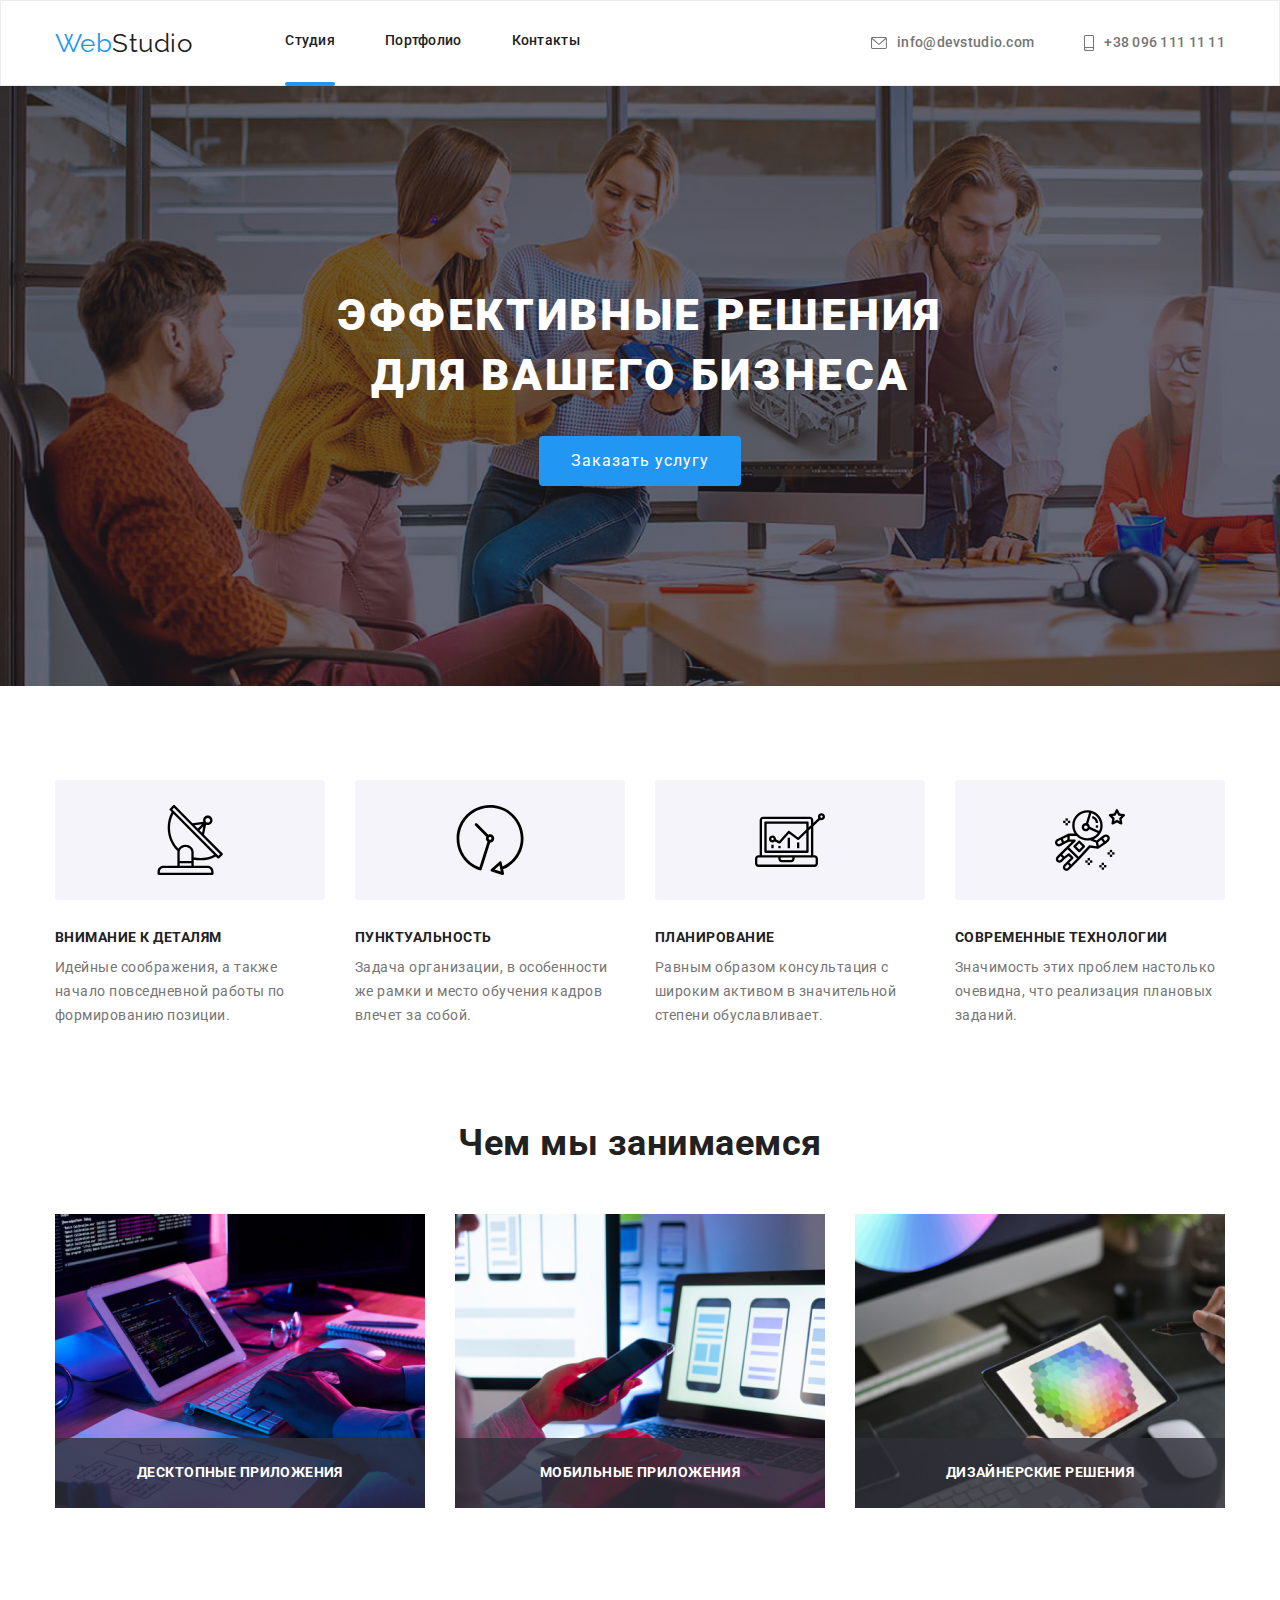
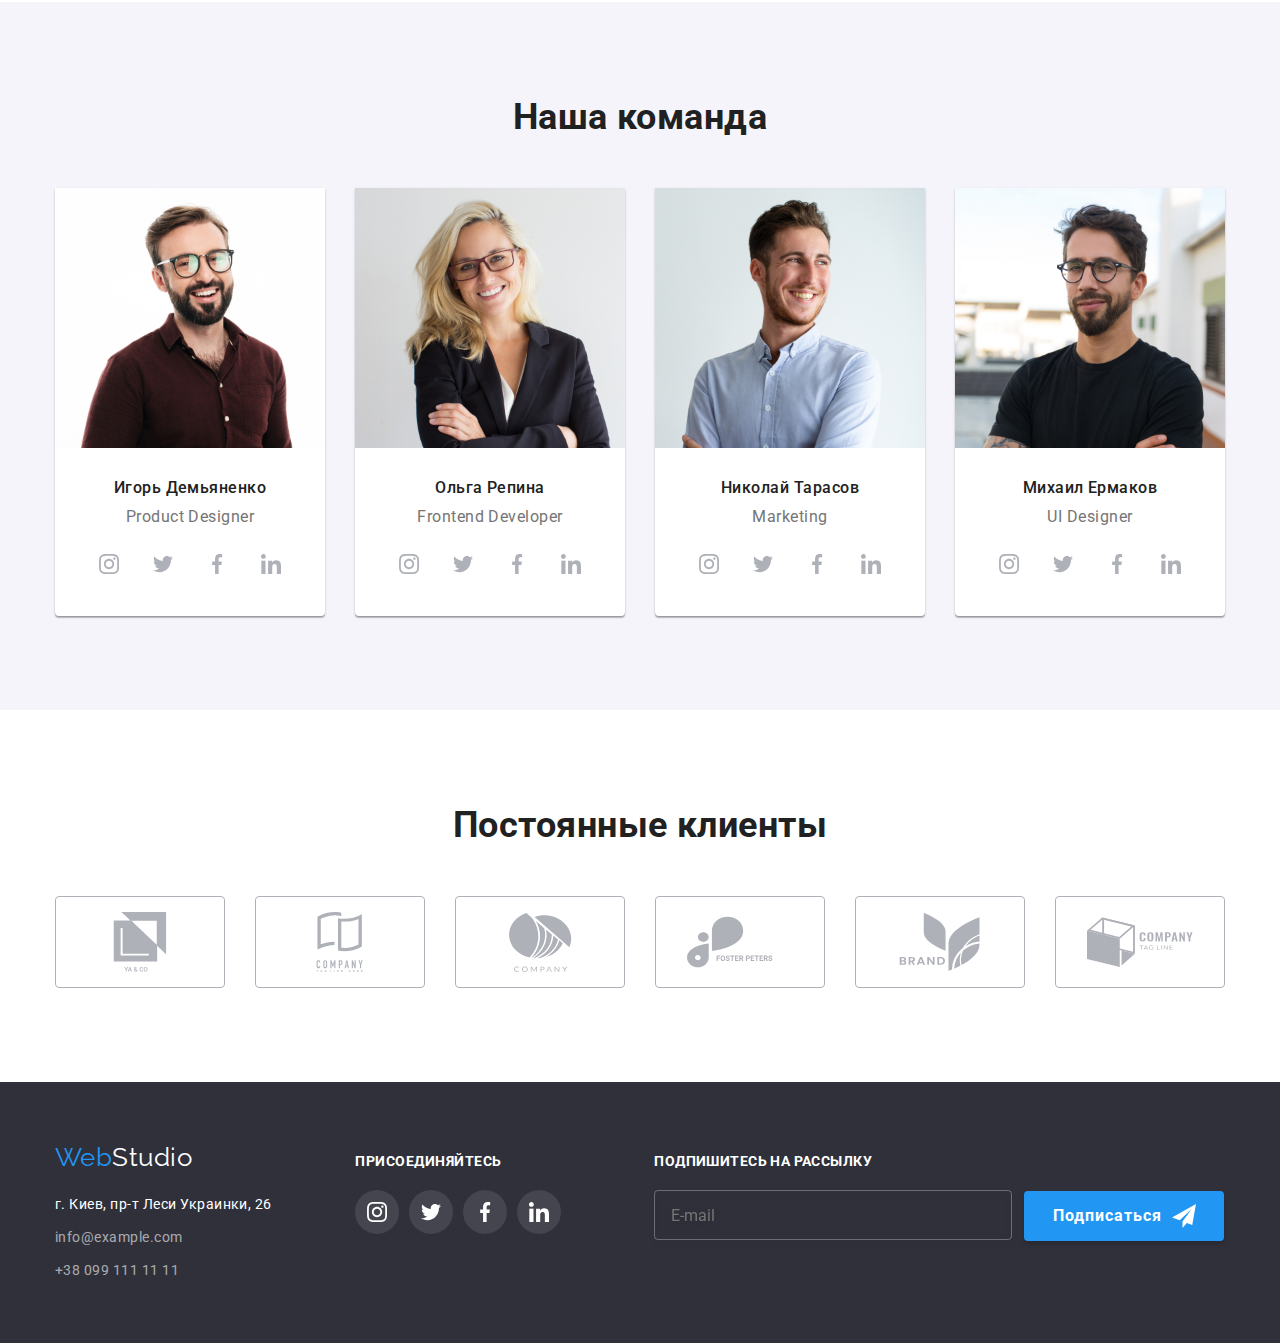
==== index.html @ cb455d5e "strart 07HW" ====
<!DOCTYPE html>
<html lang="en">
<head>
    <meta charset="UTF-8">
    <meta http-equiv="X-UA-Compatible" content="IE=edge">
    <meta name="viewport" content="width=device-width, initial-scale=1.0">
    <title>Document</title>
    <link rel="preconnect" href="https://fonts.googleapis.com">
    <link rel="preconnect" href="https://fonts.gstatic.com" crossorigin>
    <link href="https://fonts.googleapis.com/css2?family=Raleway:wght@700&family=Roboto:wght@400;500;700;900&display=swap"
        rel="stylesheet">
    <link rel="stylesheet"
    href="https://cdnjs.cloudflare.com/ajax/libs/modern-normalize/1.0.0/modern-normalize.min.css"/>
    <link rel="stylesheet" href="./css/styles.css"/>
    </head>
<body>
 <!--Head-->  
    <header>
     <div class="container header-container">
        <a href="" class="logo">Web<span class="accent">Studio</span></a>
        <nav>
            <ul class="nav">
                <li class="nav-item"><a href="" class="nav-link current">Студия</a></li>
                <li class="nav-item"><a href="./portfolio.html" class="nav-link">Портфолио</a></li>
                <li class="nav-item"><a href="" class="nav-link">Контакты</a></li>
            </ul>
        </nav>  
            <ul class="address">
                <li class="item">
                    
                    <a href="mailto:info@devstudio.com" class="address-mail"><svg class="icon-envelope">
                        <use href="images/icons.svg#envelope"></use>
                    </svg>info@devstudio.com</a>
                    
                </li>
                <li class="item">
                    
                    <a href="tel:+380961111111" class="address-phone"><svg class="icon-smartphone">
                      <use href="images/icons.svg#smartphone"></use> 
                    </svg>+38 096 111 11 11</a>
                </li>
            </ul> 
    </div>
    </header>
    <main>
       <!--Hero-->
        <section class="hero">
          <div class="container">
            <h1 class="hero-title">ЭФФЕКТИВНЫЕ РЕШЕНИЯ <br />ДЛЯ ВАШЕГО БИЗНЕСА</h1>
            <button data-modal-open type="button" class="hero-button" >Заказать услугу</button>  
          </div>
        </section>
<!-- Modal -->
        <div class="backdrop is-hidden" data-modal>
            <div class="modal">
              <button data-modal-close class="modal-close-button">
                  <svg class="modal-close-icon">
                      <use href="./images/icons.svg#close-black"></use>
                  </svg>
              </button>
            <b class="modal-headline">Оставьте свои данные, мы вам перезвоним</b>
            <form class="modal-form">
              <label class="form-input-box">Имя
                  <input type="text" name="user-name" class="form-input" required>
                <svg class="form-input-icon">
                 <use href="./images/icons.svg#person-black"></use>            
                </svg>
              </label>
            <label class="form-input-box">Телефон
                <input type="tel" name="user-phone-number" class="form-input">
                <svg class="form-input-icon">
                    <use href="./images/icons.svg#phone-black"></use>
                </svg>
            </label>
            <label class="form-input-box">Почта
                <input type="email" name="user-mail" class="form-input">
                <svg class="form-input-icon">
                    <use href="./images/icons.svg#email-black"></use>
                </svg>
            </label>
            <label class="form-input-box textarea">Комментарий
                <textarea name="user-comment" class="form-comment" placeholder="Введите текст"></textarea>
            </label>
            <label class="condition-box">
                <input type="checkbox" class="condition-checkbox">
                <svg class="condition-box-icon">
                    <use href="./images/icons.svg#check-icon"></use>
                </svg>
                Соглашаюсь с рассылкой и принимаю &nbsp;<a href="#" class="condition-link">Условия договора</a> 
            </label>
            <button type="submit" class="form-submit-button">Отправить</button>
            </form>
            </div> 
        </div> 
        <!--Our rules-->
        <section class="section"> 
          <div class="container">
            <h2 class="section-title visually-hidden">Наши преимущества</h2>
            <ul class="section-list">
                <li class="section-list-item">
                    <div class="thumb">
                      <svg class="advantage-icon">
                          <use href="./images/icons.svg#antenna" ></use>
                      </svg>
                    </div>
                   <h3 class="section-list-title">Внимание к деталям</h3>
                <p class="section-list-text">Идейные соображения, а также начало повседневной работы по формированию позиции.</p> 
                </li>
                <li class="section-list-item">
                    <div class="thumb">
                        <svg class="advantage-icon">
                            <use href="./images/icons.svg#clock"></use>
                        </svg>
                    </div>
                 <h3 class="section-list-title">Пунктуальность</h3>
                <p class="section-list-text">Задача организации, в особенности же рамки и место обучения кадров влечет за собой.</p>   
                </li>
                <li class="section-list-item">
                    <div class="thumb">
                        <svg class="advantage-icon">
                            <use href="./images/icons.svg#diagram"></use>
                        </svg>
                    </div>
                  <h3 class="section-list-title">Планирование</h3>
                <p class="section-list-text">Равным образом консультация с широким активом в значительной степени обуславливает.</p>  
                </li>
                <li class="section-list-item">
                    <div class="thumb">
                        <svg class="advantage-icon">
                            <use href="./images/icons.svg#astronaut"></use>
                        </svg>
                    </div>
                  <h3 class="section-list-title">Современные технологии</h3>
                <p class="section-list-text">Значимость этих проблем настолько очевидна, что реализация плановых заданий.</p>   
                </li>
            </ul>
          </div> 
        </section>
        <!--What we do-->
        <section class="section work-section">
         <div class="container">
             <h2 class="section-title">Чем мы занимаемся</h2>
             <ul class="section-list">
                <li class="section-list-item"> 
                 <div class="image-description"> 
                    <img src="./images/imgwwd1.jpg"    alt="photo_what_we_do_1" width="370"/>
                  <div class="description-block">
                    <p class="description-block-text">ДЕСКТОПНЫЕ ПРИЛОЖЕНИЯ</p>
                  </div>
                 </div> 
                </li>
                <li class="section-list-item"> 
                  <div class="image-description">   
                     <img src="./images/imgwwd2.jpg" alt="photo_what_we_do_2" width="370" />
                  <div class="description-block">
                    <p class="description-block-text">МОБИЛЬНЫЕ ПРИЛОЖЕНИЯ</p>
                  </div>
                 </div> 
                </li> 
                <li class="section-list-item"> 
                 <div class="image-description"> 
                   <img src="./images/imgwwd3.jpg" alt="photo_what_we_do_3" width="370"/>
                  <div class="description-block">
                    <p class="description-block-text">ДИЗАЙНЕРСКИЕ РЕШЕНИЯ</p>
                  </div>
                 </div> 
                </li>
             </ul>
         </div>
        </section>
        <!--Our Team-->
    <section class="section team-section">
      <div class="container">
            <h2 class="section-title">Наша команда</h2>
            <ul class="section-team-list">
             <li class="team-list-item">
                 <img src="./images/igordemyanenko.jpg" alt="Igor Demyanenko" width="270" />
              <div class="team-names">
                 <h3 class="team-list-title">Игорь Демьяненко</h3>
                 <p class="team-list-text">Product Designer</p> <ul class="team-social-list">
                     <li class="team-social-list-item"
                ><a href="#" class="team-social-link">
                         <svg class="team-social-icon">
                             <use href="images/icons.svg#instagram"></use>
                         </svg>
                         </a>
                     </li>
                    <li class="team-social-list-item"><a href="#" class="team-social-link">
                        <svg class="team-social-icon">
                            <use href="images/icons.svg#twitter"></use>
                        </svg>
                    </a></li>
                    <li class="team-social-list-item"><a href="#" class="team-social-link">
                            <svg class="team-social-icon">
                                <use href="images/icons.svg#facebook"></use>
                            </svg>
                        </a></li>
                    <li class="team-social-list-item"><a href="#" class="team-social-link">
                            <svg class="team-social-icon">
                                <use href="images/icons.svg#linkedin"></use>
                            </svg>
                        </a></li>
                 </ul>
              </div>
             </li>
                <li class="team-list-item">
                    <img src="./images/olgarepina.jpg" alt="Olga Repina" width="270" />
                  <div class="team-names">
                     <h3 class="team-list-title">Ольга Репина</h3>
                     <p class="team-list-text">Frontend Developer</p>
                    <ul class="team-social-list">
                      <li class="team-social-list-item"><a href="#" class="team-social-link">
                            <svg class="team-social-icon">
                                <use href="images/icons.svg#instagram"></use>
                            </svg>
                        </a>
                       </li>
                       <li class="team-social-list-item"><a href="#" class="team-social-link">
                            <svg class="team-social-icon">
                                <use href="images/icons.svg#twitter"></use>
                            </svg>
                        </a></li>
                       <li class="team-social-list-item"><a href="#" class="team-social-link">
                            <svg class="team-social-icon">
                                <use href="images/icons.svg#facebook"></use>
                            </svg>
                        </a></li>
                       <li class="team-social-list-item"><a href="#" class="team-social-link">
                            <svg class="team-social-icon">
                                <use href="images/icons.svg#linkedin"></use>
                            </svg>
                        </a></li>
                    </ul>
                  </div>
                </li>
                <li class="team-list-item">
                    <img src="./images/nikolaytarasov.jpg" alt="Nikolay Tarasov" width="270" />
                    <div class="team-names">
                       <h3 class="team-list-title">Николай Тарасов</h3>
                       <p class="team-list-text">Marketing</p>
                     <ul class="team-social-list">
                        <li class="team-social-list-item"><a href="#" class="team-social-link">
                                <svg class="team-social-icon">
                                    <use href="images/icons.svg#instagram"></use>
                                </svg>
                            </a>
                        </li>
                        <li class="team-social-list-item"><a href="#" class="team-social-link">
                                <svg class="team-social-icon">
                                    <use href="images/icons.svg#twitter"></use>
                                </svg>
                            </a></li>
                        <li class="team-social-list-item"><a href="#" class="team-social-link">
                                <svg class="team-social-icon">
                                    <use href="images/icons.svg#facebook"></use>
                                </svg>
                            </a></li>
                        <li class="team-social-list-item"><a href="#" class="team-social-link">
                                <svg class="team-social-icon">
                                    <use href="images/icons.svg#linkedin"></use>
                                </svg>
                            </a></li>
                     </ul> 
                    </div>
                </li>
                <li class="team-list-item">
                    <img src="./images/mikhailermakov.jpg" alt="Mikhail Ermakov" width="270" />
                    <div class="team-names">
                       <h3 class="team-list-title">Михаил Ермаков</h3>
                       <p class="team-list-text">UI Designer</p>
                       <ul class="team-social-list">
                        <li class="team-social-list-item"><a href="#" class="team-social-link">
                                <svg class="team-social-icon">
                                    <use href="images/icons.svg#instagram"></use>
                                </svg>
                            </a>
                        </li>
                        <li class="team-social-list-item"><a href="#" class="team-social-link">
                                <svg class="team-social-icon">
                                    <use href="images/icons.svg#twitter"></use>
                                </svg>
                            </a></li>
                        <li class="team-social-list-item"><a href="#" class="team-social-link">
                                <svg class="team-social-icon">
                                    <use href="images/icons.svg#facebook"></use>
                                </svg>
                            </a></li>
                        <li class="team-social-list-item"><a href="#" class="team-social-link">
                                <svg class="team-social-icon">
                                    <use href="images/icons.svg#linkedin"></use>
                                </svg>
                            </a></li>
                       </ul> 
                    </div>
                   
                </li>
            </ul>
        </div>
    </section>
    <section class="section">
        <div class="container">
           <h2 class="section-title">Постоянные клиенты</h2>
           <ul class="customers-list">
            <li class="customers-list-item"><a href="#" class="customers-list-link">
                <svg  class="icon-group">
                    <use href="./images/icons.svg#group1"></use>
                </svg>
            </a></li>
            <li class="customers-list-item"><a href="#" class="customers-list-link">
                    <svg class="icon-group">
                        <use href="images/icons.svg#group2"></use>
                    </svg>
                </a></li>
            <li class="customers-list-item"><a href="#" class="customers-list-link">
                    <svg class="icon-group">
                        <use href="images/icons.svg#group3"></use>
                    </svg>
                </a></li>
            <li class="customers-list-item"><a href="#" class="customers-list-link">
                    <svg class="icon-group">
                        <use href="images/icons.svg#group4"></use>
                    </svg>
                </a></li>
            <li class="customers-list-item"><a href="#" class="customers-list-link">
                    <svg class="icon-group">
                        <use href="images/icons.svg#group5"></use>
                    </svg>
                </a></li>
            <li class="customers-list-item"><a href="#" class="customers-list-link">
                    <svg class="icon-group">
                        <use href="images/icons.svg#group6"></use>
                    </svg>
                </a></li>
          </ul>
        </div>
    </section>
    </main>
    <!--Footer-->
    <footer class="footer">
        <div class="container footer-container">
           <div>
               <a href="" class="logo">Web<span class="accent-footer">Studio</span></a>
            <address>
                <ul class="footer-address">
                    <li class="footer-address-item"><a href="https://goo.gl/maps/4yWJMLV7rgnv7qpB7"
                            class="footer-address-map"> г. Киев, пр-т Леси Украинки, 26</a> </li>
                    <li class="footer-address-item"><a href="mailto:info@example.com"
                            class="footer-address-mail">info@example.com</a></li>
                    <li class="footer-address-item"><a href="tel:+380991111111" class="footer-address-phone">+38 099 111 11
                            11</a> </li>
                </ul>
            </address>
           </div>
           <div class="footbox-1">
               <p class="footbox-1-text">ПРИСОЕДИНЯЙТЕСЬ</p>
            <ul class="footer-social-list">
                <li class="footer-social-list-item"><a href="#" class="footer-social-link">
                        <svg class="social-icon">
                            <use href="images/icons.svg#instagram"></use>
                        </svg>
                    </a>
                </li>
                <li class="footer-social-list-item"><a href="#" class="footer-social-link">
                        <svg class="social-icon">
                            <use href="images/icons.svg#twitter"></use>
                        </svg>
                    </a></li>
                <li class="footer-social-list-item"><a href="#" class="footer-social-link">
                        <svg class="social-icon">
                            <use href="images/icons.svg#facebook"></use>
                        </svg>
                    </a></li>
                <li class="footer-social-list-item"><a href="#" class="footer-social-link">
                        <svg class="social-icon">
                            <use href="images/icons.svg#linkedin"></use>
                        </svg>
                    </a></li>
            </ul>
           </div>
           
           <div class="mail-subscribe">
             <p class="subscribe-headline">Подпишитесь на рассылку</p> 
             <form class="subscribe-form">
              <input type="email" name="subscribe-mail"  class="subscribe-input" placeholder="E-mail">
              <button type="submit" class="subscribe-button">Подписаться
                  <svg class="subscribe-button-icon">
                    <use href="./images/icons.svg#icon-send"></use>
                  </svg>
              </button>
             </form>
           </div>
        </div>
    </footer>
    <script src="./js/modal.js"></script>
    </body>
</html>
---- css/styles.css ----
:root {
  --primary-text-color: #757575;
  --secondary-text-color: #ffffff;
  --text-title-color: #212121;
  --accent-color: #2196f3;
  --secondary-accent-color: #f5f4fa;
}
body {
  color: var(--primary-text-color);
  font-family: Roboto, sans-serif;
  letter-spacing: 0.03em;
}
h1,
h2,
h3,
h4,
p,
span {
  margin: 0;
  padding: 0;
}
ul {
  list-style: none;
  margin: 0;
  padding: 0;
}
.container {
  width: 1200px;
  margin: 0 auto;
  padding-left: 15px;
  padding-right: 15px;
}
/* header */
header {
  /* width: 1600px; */
  border: 1px solid #ececec;
}
.header-container {
  display: flex;
  align-items: center;
}
.logo {
  font-family: Raleway;
  font-weight: 400;
  font-size: 26px;
  line-height: 1.19;
  color: var(--accent-color);
  text-decoration: none;
  margin-right: 93px;
}
.accent {
  color: var(--text-title-color);
}
.nav {
  display: flex;
}
.nav-item {
  margin-right: 50px;
}
.nav-item:last-child {
  margin-right: 0;
}
.current::after {
  content: "";
  position: relative;
  display: block;
  top: 33px;
  bottom: auto;
  width: 100%;
  height: 4px;
  background-color: #2196f3;
  border-radius: 4px;
}
.nav-link {
  display: block;
  padding: 32px 0;
  font-weight: 500;
  font-size: 14px;
  line-height: 1.14;
  letter-spacing: 0.02em;
  color: #212121;
  text-decoration: none;
  transition: color 250ms cubic-bezier(0.4, 0, 0.2, 1);
}
.nav-link:hover,
.nav-link:focus {
  color: var(--accent-color);
}
.address {
  display: flex;
  margin-left: auto;
}
.address .item + .item {
  margin-left: 50px;
}
.address-mail {
  display: flex;
  align-items: center;
  font-weight: 500;
  font-size: 14px;
  line-height: 1.14;
  letter-spacing: 0.02em;
  padding: 32px 0;
  text-decoration: none;
  color: var(--primary-text-color);
  transition: color 250ms cubic-bezier(0.4, 0, 0.2, 1);
}
.icon-envelope {
  width: 16px;
  height: 12px;
  margin-right: 10px;
  fill: var(--primary-text-color);
  transition: fill 250ms cubic-bezier(0.4, 0, 0.2, 1);
}
.address-mail:hover,
.address-mail:focus {
  color: var(--accent-color);
}
.address-mail:hover .icon-envelope,
.address-mail:focus .icon-envelope {
  fill: var(--accent-color);
}
.address-phone {
  display: flex;
  align-items: center;
  font-weight: 500;
  font-size: 14px;
  line-height: 1.14;
  letter-spacing: 0.02em;
  padding: 32px 0;
  text-decoration: none;
  color: var(--primary-text-color);
  transition: color 250ms cubic-bezier(0.4, 0, 0.2, 1);
}
.icon-smartphone {
  width: 10px;
  height: 16px;
  margin-right: 10px;
  fill: var(--primary-text-color);
  transition: fill 250ms cubic-bezier(0.4, 0, 0.2, 1);
}

.address-phone:hover .icon-smartphone,
.address-phone:focus .icon-smartphone {
  fill: var(--accent-color);
}

.address-phone:hover,
.address-phone:focus {
  color: var(--accent-color);
}
/* End of header */
/* Section Hero index */
.hero {
  background-image: linear-gradient(
      rgba(47, 48, 58, 0.4),
      rgba(47, 48, 58, 0.4)
    ),
    url(../images/herobkg.jpg);
  background-repeat: no-repeat;
  background-size: cover;
  margin-left: auto;
  margin-right: auto;
  max-width: 1600px;
  text-align: center;
  padding: 200px 0;
}
.hero-title {
  font-weight: 900;
  font-size: 44px;
  line-height: 1.36;
  text-align: center;
  letter-spacing: 0.06em;
  text-transform: uppercase;
  color: white;
  margin-bottom: 30px;
}
.hero-button {
  font-size: 16px;
  line-height: 1.9;
  padding: 10px 32px;
  border-radius: 4px;
  border: transparent;
  letter-spacing: 0.06em;
  color: #ffffff;
  background-color: var(--accent-color);
  cursor: pointer;
}
/* Modal */
.backdrop {
  position: fixed;
  top: 0;
  left: 0;
  width: 100%;
  height: 100%;
  background-color: rgba(0, 0, 0, 0.2);
  z-index: 1;
  cursor: pointer;
}
.is-hidden {
  pointer-events: none;
  opacity: 0;
  visibility: hidden;
}
.modal {
  width: 528px;
  height: 581px;
  padding: 40px;
  background-color: #ffffff;
  position: absolute;
  top: 50%;
  left: 50%;
  transform: translate(-50%, -50%);
}
.modal-close-icon {
  width: 18px;
  height: 18px;
}
.modal-close-button {
  display: flex;
  justify-content: center;
  align-items: center;
  position: absolute;
  background-color: #ffffff;
  top: 0;
  right: 0;
  width: 30px;
  height: 30px;
  border-radius: 50%;
  border: 1px solid rgba(0, 0, 0, 0.1);
  margin-top: 8px;
  margin-right: 8px;
  cursor: pointer;
  transition: fill 250ms cubic-bezier(0.4, 0, 0.2, 1);
}
.modal-close-icon:hover {
  fill: #2196f3;
}
.modal-headline {
  font-style: normal;
  font-weight: bold;
  font-size: 20px;
  line-height: 1.15em;
  text-align: center;
  letter-spacing: 0.03em;
  color: var(--text-title-color);
}
.modal-form {
  margin-top: 12px;
}
.form-input-box {
  display: block;
  margin-bottom: 10px;
  font-style: normal;
  font-weight: normal;
  color: var(--primary-text-color);
  font-size: 12px;
  line-height: 1.16em;
  letter-spacing: 0.03em;
  position: relative;
}
.textarea {
  margin-bottom: 20px;
}

.form-input,
.form-comment {
  width: 100%;
  height: 40px;

  border: 1px solid rgba(33, 33, 33, 0.2);
  box-sizing: border-box;
  border-radius: 4px;
  margin-top: 4px;
  padding-left: 42px;
  transition: border 250ms cubic-bezier(0.4, 0, 0.2, 1);
}
.form-input-icon {
  width: 18px;
  height: 18px;
  position: absolute;
  top: 50%;
  left: 10px;
  transition: fill 250ms cubic-bezier(0.4, 0, 0.2, 1);
}
.form-comment {
  display: block;
  font-family: inherit;
  resize: none;
  width: 448px;
  height: 120px;
  padding: 12px 16px;
  font-style: normal;
  font-weight: normal;
  font-size: 14px;
  line-height: 1.14em;
  letter-spacing: 0.01em;

  color: rgba(117, 117, 117, 0.5);
}
.form-input:focus {
  outline: none;
  border: 1px solid #2196f3;
}
.form-input:focus + .form-input-icon {
  fill: var(--accent-color);
}
.condition-box {
  display: flex;
  justify-content: center;
  align-items: center;
  margin-bottom: 30px;
  font-size: 14px;
  line-height: 1.7em;
  letter-spacing: 0.03em;
  color: var(--primary-text-color);
}
.condition-checkbox {
  position: absolute;
  margin-right: 7px;
  -webkit-appearance: none;
}
.condition-box-icon {
  width: 16px;
  height: 15px;
  border: 2px solid black;
  border-radius: 2px;
  margin-right: 7px;
}
.condition-checkbox:checked + .condition-box-icon {
  background-color: var(--accent-color);
  border: transparent;
}

.condition-link {
  font-size: 14px;
  color: var(--accent-color);
  text-decoration: underline;
}
.form-submit-button {
  margin: 0 auto;
  width: 200px;
  height: 50px;
  background-color: var(--accent-color);
  font-style: normal;
  font-weight: bold;
  font-size: 16px;
  line-height: 1.8em;
  display: block;
  align-items: center;
  text-align: center;
  letter-spacing: 0.06em;
  color: #ffffff;
  border-radius: 4px;
  border: transparent;
  transition: box-shadow 250ms cubic-bezier(0.4, 0, 0.2, 1);
}
.form-submit-button:focus,
.form-submit-button:hover {
  box-shadow: 0px 4px 4px rgba(0, 0, 0, 0.15);
  cursor: pointer;
}

/* Main Sections */
.section {
  width: 100%;
  padding: 94px 0;
}
.section-title {
  font-weight: 700;
  font-size: 36px;
  line-height: 1.17;
  text-align: center;
  color: var(--text-title-color);
  margin-bottom: 50px;
}

/* Наши преимущества index */
.visually-hidden {
  position: absolute;
  clip: rect(0 0 0 0);
  width: 1px;
  height: 1px;
  margin: -1px;
}
.thumb {
  display: flex;
  justify-content: center;
  align-items: center;
  width: 270px;
  height: 120px;
  background-color: #f5f4fa;
  border-radius: 4px;
  margin-bottom: 30px;
}
.advantage-icon {
  width: 70px;
  height: 70px;
}
.section-list {
  display: flex;
}
.section-list-item {
  margin-right: 30px;
  padding: 0;
}
.section-list-item:last-child {
  margin-right: 0;
}
.section-list-title {
  font-weight: 700;
  font-size: 14px;
  line-height: 1.14;
  margin-bottom: 10px;
  text-transform: uppercase;
  color: var(--text-title-color);
}
.section-list-text {
  font-size: 14px;
  line-height: 1.71;
}
/* what we do section */
.work-section {
  padding-top: 0;
}
img {
  display: block;
  max-width: 100%;
  height: auto;
}
.image-description {
  position: relative;
}
.description-block {
  position: absolute;
  display: flex;
  width: 370px;
  height: 70px;
  justify-content: center;
  align-items: center;
  bottom: 0px;
  background: rgba(47, 48, 58, 0.8);
}
.description-block-text {
  font-weight: bold;
  font-size: 14px;
  line-height: 1.14;
  text-align: center;
  letter-spacing: 0.03em;
  text-transform: uppercase;
  color: #ffffff;
}
/* Our Team index*/
.section-team-list {
  display: flex;
}
.team-section {
  background-color: var(--secondary-accent-color);
}
.team-list-item {
  margin-right: 30px;
  background: #ffffff;
  /* material shadow v1 */
  box-shadow: 0px 1px 3px rgba(0, 0, 0, 0.12), 0px 1px 1px rgba(0, 0, 0, 0.14),
    0px 2px 1px rgba(0, 0, 0, 0.2);
  border-radius: 0px 0px 4px 4px;
}
.team-list-item:last-child {
  margin-right: 0;
}
.team-list-title {
  font-weight: 500;
  font-size: 16px;
  line-height: 1.19;
  text-align: center;
  color: var(--text-title-color);
  margin-bottom: 10px;
}
.team-list-text {
  font-size: 16px;
  line-height: 1.19;
  text-align: center;
}
.team-names {
  padding-top: 30px;
  padding-bottom: 30px;
}
.team-social-list {
  display: flex;
  justify-content: center;
  margin-top: 16px;
}
.team-social-link {
  display: flex;
  justify-content: center;
  align-items: center;
  width: 44px;
  height: 44px;
  border-radius: 50%;
  transition: background-color 250ms cubic-bezier(0.4, 0, 0.2, 1);
}
.team-social-list-item {
  margin-right: 10px;
}
.team-social-list-item:last-child {
  margin-right: 0;
}
.team-social-icon {
  display: flex;
  align-items: center;
  width: 20px;
  height: 20px;
  fill: rgba(175, 177, 184, 1);
  transition: fill 250ms cubic-bezier(0.4, 0, 0.2, 1);
}
.team-social-link:hover,
.team-social-link:focus {
  background-color: rgba(33, 150, 243, 1);
}
.team-social-link:hover .team-social-icon,
.team-social-link:focus .team-social-icon {
  fill: white;
}
/* section Our Customers */
.customers-list {
  display: flex;
}
.customers-list-item {
  margin-right: 30px;
  width: 170px;
  height: 92px;
}
.customers-list-item:last-child {
  margin-right: 0;
}
.customers-list-link {
  display: flex;
  align-items: center;
  justify-content: center;
  width: 100%;
  height: 100%;
  border: 1px solid #afb1b8;
  border-radius: 4px;
  transition: border-color 250ms cubic-bezier(0.4, 0, 0.2, 1);
}
.icon-group {
  width: 106px;
  height: 60px;
  fill: rgba(175, 177, 184, 1);
  transition: fill 250ms cubic-bezier(0.4, 0, 0.2, 1);
}
.customers-list-link:hover,
.customers-list-link:focus {
  border-color: #2196f3;
}
.customers-list-link:hover .icon-group,
.customers-list-link:focus .icon-group {
  fill: #2196f3;
}

/* Footer */
.footer {
  background-color: #2f303a;
  padding: 60px 0;
}
.footer-container {
  display: flex;
  align-items: baseline;
}
.footbox-1 {
  margin-left: 70px;
}
.footer-address-map {
  font-size: 14px;
  line-height: 1.71;
  font-style: normal;
  color: #ffffff;
  transition: color 250ms cubic-bezier(0.4, 0, 0.2, 1);
}
.footer-address-mail {
  font-size: 14px;
  line-height: 1.71;
  font-style: normal;
  color: rgba(255, 255, 255, 0.6);
  transition: color 250ms cubic-bezier(0.4, 0, 0.2, 1);
}
.footer-address-phone {
  font-size: 14px;
  font-style: normal;
  line-height: 1.71;
  color: rgba(255, 255, 255, 0.6);
  transition: color 250ms cubic-bezier(0.4, 0, 0.2, 1);
}
.footer-address a {
  text-decoration: none;
}
.accent-footer {
  color: #ffffff;
}
.footer-address-phone:hover,
.footer-address-mail:hover,
.footer-address-map:hover {
  color: var(--accent-color);
}
.footer-address-phone:focus,
.footer-address-mail:focus,
.footer-address-map:focus {
  color: var(--accent-color);
}
.footer-address-item {
  margin-bottom: 9px;
}
.footer-address-item:last-child {
  margin-bottom: 0;
}
address {
  margin-top: 20px;
}
/* footer box social links */
.footer-social-list {
  display: flex;
  justify-content: center;
  margin-top: 20px;
}
.footer-social-link {
  display: flex;
  justify-content: center;
  align-items: center;
  width: 44px;
  height: 44px;
  border-radius: 50%;
  background-color: rgba(255, 255, 255, 0.1);
  transition: background-color 250ms cubic-bezier(0.4, 0, 0.2, 1);
}
.footer-social-list-item {
  margin-right: 10px;
}
.footer-social-list-item:last-child {
  margin-right: 0;
}
.social-icon {
  width: 20px;
  height: 20px;
  fill: rgba(255, 255, 255, 1);
  transition: fill 250ms cubic-bezier(0.4, 0, 0.2, 1);
}
.footer-social-link:hover,
.footer-social-link:focus {
  background-color: rgba(33, 150, 243, 1);
}
.footer-social-link:hover .social-icon,
.footer-social-link:focus .social-icon {
  fill: white;
}
.footbox-1-text {
  font-weight: bold;
  font-size: 14px;
  line-height: 1.14;
  color: #ffffff;
}
.mail-subscribe {
  margin-left: 93px;
}
.subscribe-form {
  display: flex;
  align-items: baseline;
  margin-top: 20px;
}
.subscribe-headline {
  font-style: normal;
  font-weight: bold;
  font-size: 14px;
  line-height: 1.14em;
  letter-spacing: 0.03em;
  text-transform: uppercase;
  color: #ffffff;
}
.subscribe-input {
  width: 358px;
  height: 50px;
  border: 1px solid rgba(255, 255, 255, 0.3);
  filter: drop-shadow(0px 4px 4px rgba(0, 0, 0, 0.15));
  background-color: transparent;
  border-radius: 4px;
  padding: 15px 16px;
  margin-right: 12px;
}
.subscribe-button {
  display: flex;
  align-items: center;
  justify-content: center;
  margin: 0 auto;
  width: 200px;
  height: 50px;
  background-color: var(--accent-color);
  font-style: normal;
  font-weight: bold;
  font-size: 16px;
  line-height: 1.8em;
  letter-spacing: 0.06em;
  color: #ffffff;
  border: transparent;
  border-radius: 4px;
  box-shadow: 0px 4px 4px rgba(0, 0, 0, 0.15);
  cursor: pointer;
}
.subscribe-button-icon {
  margin-left: 10px;
  width: 24px;
  height: 24px;
}
/* Portfolio */
/* Filter buttons */
.section-title-filter {
  font-weight: 700;
  font-size: 36px;
  line-height: 1.17;
  text-align: center;
  color: var(--text-title-color);
}
.filter-list {
  display: flex;
  margin-bottom: 50px;
  justify-content: center;
}
.filter-button {
  background-color: var(--secondary-accent-color);
  color: var(--text-title-color);
  font-family: Roboto;
  font-weight: 500;
  font-weight: 500;
  font-size: 16px;
  line-height: 26px;
  letter-spacing: 0.03em;
  cursor: pointer;
  border: none;
  border-radius: 4px;
  padding: 6px 22px;
  transition-property: background-color, color, box-shadow;
  transition-duration: 250ms;
  transition-timing-function: cubic-bezier(0.4, 0, 0.2, 1);
}
.filter-button:hover,
.filter-button:focus {
  background-color: var(--accent-color);
  color: var(--secondary-text-color);
  /* shadow-middle */

  box-shadow: 0px 3px 1px rgba(0, 0, 0, 0.1), 0px 1px 2px rgba(0, 0, 0, 0.08),
    0px 2px 2px rgba(0, 0, 0, 0.12);
}
.filter-item {
  margin-right: 8px;
}
.filter-item:last-child {
  margin-right: 0;
}
/* Filters Gallery */
.gallery-list {
  display: flex;
  flex-wrap: wrap;
  margin-left: -30px;
  margin-top: -30px;
}
.gallery-item {
  flex-basis: calc(100% / 3 - 30px);
  margin-left: 30px;
  margin-top: 30px;
}
.gallery-link {
  display: block;
  text-decoration: none;
  transition: box-shadow 250ms cubic-bezier(0.4, 0, 0.2, 1);
}
.gallery-link:hover,
.gallery-link:focus {
  box-shadow: 0px 1px 1px rgba(0, 0, 0, 0.12), 0px 4px 4px rgba(0, 0, 0, 0.06),
    1px 4px 6px rgba(0, 0, 0, 0.16);
}
.portfolio-overlay {
  position: relative;
  overflow: hidden;
}
.overlay-text {
  /* позиция */
  position: absolute;
  top: 0;
  left: 0;
  width: 100%;
  height: 294px;
  /* текст */
  font-size: 18px;
  line-height: 1.5;
  letter-spacing: 0.03em;
  color: #ffffff;
  background-color: #2196f3;
  margin: 0;
  padding: 63px 24px;
  /* переход */
  transform: translateY(100%);
  transition: 250ms cubic-bezier(0.4, 0, 0.2, 1) transform;
  opacity: 0;
}
.gallery-link:hover .overlay-text,
.gallery-link:focus .overlay-text {
  transform: translateY(0%);
  opacity: 1;
}

.gallery-title {
  font-weight: 700;
  font-size: 18px;
  line-height: 2;
  letter-spacing: 0.06em;
  color: var(--text-title-color);
  margin-bottom: 4px;
}
.gallery-text {
  font-size: 16px;
  line-height: 1.9;
  color: var(--primary-text-color);
}
.signature {
  padding: 20px 24px;
  border-bottom: 1px solid #eeeeee;
  border-left: 1px solid #eeeeee;
  border-right: 1px solid #eeeeee;
}
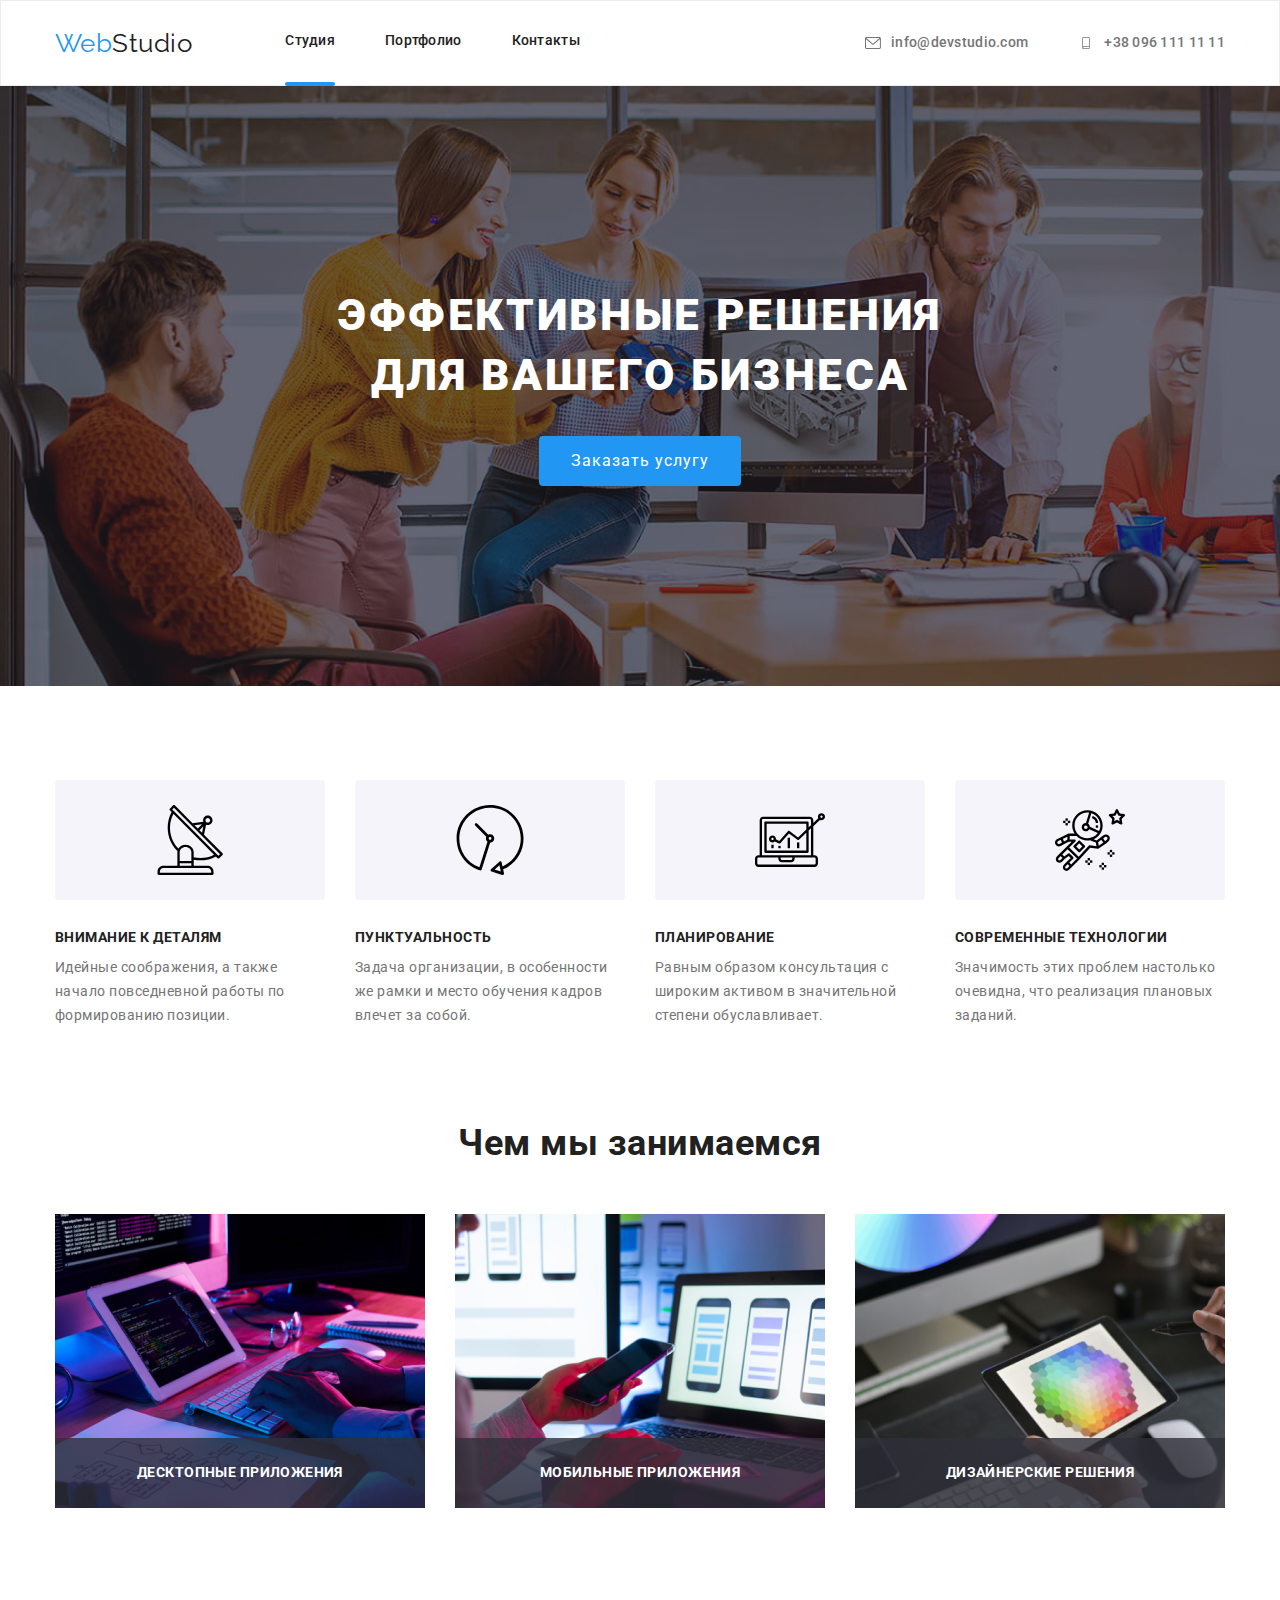
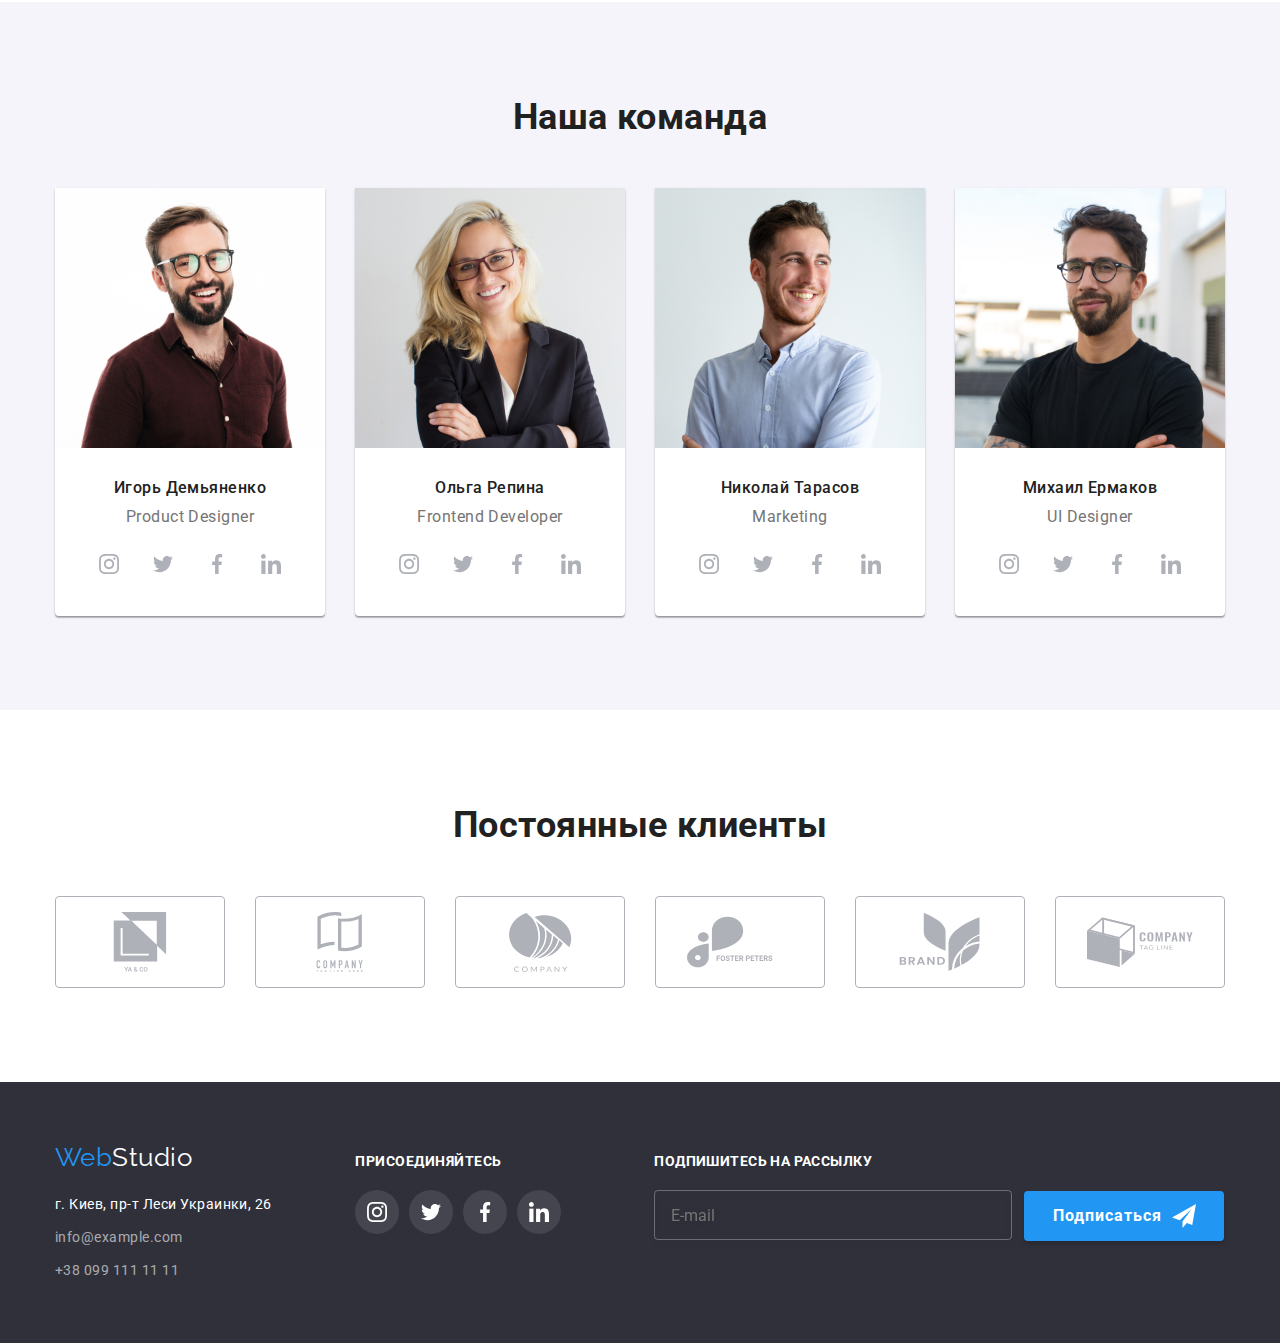
==== commit 8b65129d: "BEM fifnis" ====
--- a/index.html
+++ b/index.html
@@ -20,22 +20,22 @@
         <a href="" class="logo">Web<span class="accent">Studio</span></a>
         <nav>
             <ul class="nav">
-                <li class="nav-item"><a href="" class="nav-link current">Студия</a></li>
-                <li class="nav-item"><a href="./portfolio.html" class="nav-link">Портфолио</a></li>
-                <li class="nav-item"><a href="" class="nav-link">Контакты</a></li>
+                <li class="nav__item"><a href="" class="nav__link nav__link_current">Студия</a></li>
+                <li class="nav__item"><a href="./portfolio.html" class="nav__link">Портфолио</a></li>
+                <li class="nav__item"><a href="" class="nav__link">Контакты</a></li>
             </ul>
         </nav>  
             <ul class="address">
-                <li class="item">
+                <li class="address__item">
                     
-                    <a href="mailto:info@devstudio.com" class="address-mail"><svg class="icon-envelope">
+                    <a href="mailto:info@devstudio.com" class="address__mail"><svg class="address__icon">
                         <use href="images/icons.svg#envelope"></use>
                     </svg>info@devstudio.com</a>
                     
                 </li>
-                <li class="item">
+                <li class="address__item">
                     
-                    <a href="tel:+380961111111" class="address-phone"><svg class="icon-smartphone">
+                    <a href="tel:+380961111111" class="address__phone"><svg class="address__icon">
                       <use href="images/icons.svg#smartphone"></use> 
                     </svg>+38 096 111 11 11</a>
                 </li>
@@ -46,8 +46,8 @@
        <!--Hero-->
         <section class="hero">
           <div class="container">
-            <h1 class="hero-title">ЭФФЕКТИВНЫЕ РЕШЕНИЯ <br />ДЛЯ ВАШЕГО БИЗНЕСА</h1>
-            <button data-modal-open type="button" class="hero-button" >Заказать услугу</button>  
+            <h1 class="hero__title">ЭФФЕКТИВНЫЕ РЕШЕНИЯ <br />ДЛЯ ВАШЕГО БИЗНЕСА</h1>
+            <button data-modal-open type="button" class="hero__button" >Заказать услугу</button>  
           </div>
         </section>
 <!-- Modal -->
@@ -58,35 +58,35 @@
                       <use href="./images/icons.svg#close-black"></use>
                   </svg>
               </button>
-            <b class="modal-headline">Оставьте свои данные, мы вам перезвоним</b>
+            <b class="modal__headline">Оставьте свои данные, мы вам перезвоним</b>
             <form class="modal-form">
-              <label class="form-input-box">Имя
-                  <input type="text" name="user-name" class="form-input" required>
-                <svg class="form-input-icon">
+              <label class="modal-form__input-box">Имя
+                  <input type="text" name="user-name" class="modal-form__input" required>
+                <svg class="modal-form__input-icon">
                  <use href="./images/icons.svg#person-black"></use>            
                 </svg>
               </label>
-            <label class="form-input-box">Телефон
-                <input type="tel" name="user-phone-number" class="form-input">
-                <svg class="form-input-icon">
+            <label class="modal-form__input-box">Телефон
+                <input type="tel" name="user-phone-number" class="modal-form__input">
+                <svg class="modal-form__input-icon">
                     <use href="./images/icons.svg#phone-black"></use>
                 </svg>
             </label>
-            <label class="form-input-box">Почта
-                <input type="email" name="user-mail" class="form-input">
-                <svg class="form-input-icon">
+            <label class="modal-form__input-box">Почта
+                <input type="email" name="user-mail" class="modal-form__input">
+                <svg class="modal-form__input-icon">
                     <use href="./images/icons.svg#email-black"></use>
                 </svg>
             </label>
-            <label class="form-input-box textarea">Комментарий
-                <textarea name="user-comment" class="form-comment" placeholder="Введите текст"></textarea>
+            <label class="modal-form__textarea-box">Комментарий
+                <textarea name="user-comment" class="modal-form__textarea-comment" placeholder="Введите текст"></textarea>
             </label>
-            <label class="condition-box">
-                <input type="checkbox" class="condition-checkbox">
-                <svg class="condition-box-icon">
+            <label class="modal-form__condition-box">
+                <input type="checkbox" class="modal-form__checkbox">
+                <svg class="modal-form__condition-box-icon">
                     <use href="./images/icons.svg#check-icon"></use>
                 </svg>
-                Соглашаюсь с рассылкой и принимаю &nbsp;<a href="#" class="condition-link">Условия договора</a> 
+                Соглашаюсь с рассылкой и принимаю &nbsp;<a href="#" class="modal-form__condition-link">Условия договора</a> 
             </label>
             <button type="submit" class="form-submit-button">Отправить</button>
             </form>
@@ -95,43 +95,43 @@
         <!--Our rules-->
         <section class="section"> 
           <div class="container">
-            <h2 class="section-title visually-hidden">Наши преимущества</h2>
+            <h2 class="section__title visually-hidden">Наши преимущества</h2>
             <ul class="section-list">
-                <li class="section-list-item">
+                <li class="section-list__item">
                     <div class="thumb">
                       <svg class="advantage-icon">
                           <use href="./images/icons.svg#antenna" ></use>
                       </svg>
                     </div>
-                   <h3 class="section-list-title">Внимание к деталям</h3>
-                <p class="section-list-text">Идейные соображения, а также начало повседневной работы по формированию позиции.</p> 
-                </li>
-                <li class="section-list-item">
+                   <h3 class="section-list__title">Внимание к деталям</h3>
+                <p class="section-list__text">Идейные соображения, а также начало повседневной работы по формированию позиции.</p> 
+                </li>
+                <li class="section-list__item">
                     <div class="thumb">
                         <svg class="advantage-icon">
                             <use href="./images/icons.svg#clock"></use>
                         </svg>
                     </div>
-                 <h3 class="section-list-title">Пунктуальность</h3>
-                <p class="section-list-text">Задача организации, в особенности же рамки и место обучения кадров влечет за собой.</p>   
-                </li>
-                <li class="section-list-item">
+                 <h3 class="section-list__title">Пунктуальность</h3>
+                <p class="section-list__text">Задача организации, в особенности же рамки и место обучения кадров влечет за собой.</p>   
+                </li>
+                <li class="section-list__item">
                     <div class="thumb">
                         <svg class="advantage-icon">
                             <use href="./images/icons.svg#diagram"></use>
                         </svg>
                     </div>
-                  <h3 class="section-list-title">Планирование</h3>
-                <p class="section-list-text">Равным образом консультация с широким активом в значительной степени обуславливает.</p>  
-                </li>
-                <li class="section-list-item">
+                  <h3 class="section-list__title">Планирование</h3>
+                <p class="section-list__text">Равным образом консультация с широким активом в значительной степени обуславливает.</p>  
+                </li>
+                <li class="section-list__item">
                     <div class="thumb">
                         <svg class="advantage-icon">
                             <use href="./images/icons.svg#astronaut"></use>
                         </svg>
                     </div>
-                  <h3 class="section-list-title">Современные технологии</h3>
-                <p class="section-list-text">Значимость этих проблем настолько очевидна, что реализация плановых заданий.</p>   
+                  <h3 class="section-list__title">Современные технологии</h3>
+                <p class="section-list__text">Значимость этих проблем настолько очевидна, что реализация плановых заданий.</p>   
                 </li>
             </ul>
           </div> 
@@ -139,29 +139,29 @@
         <!--What we do-->
         <section class="section work-section">
          <div class="container">
-             <h2 class="section-title">Чем мы занимаемся</h2>
+             <h2 class="section__title">Чем мы занимаемся</h2>
              <ul class="section-list">
-                <li class="section-list-item"> 
+                <li class="section-list__item"> 
                  <div class="image-description"> 
                     <img src="./images/imgwwd1.jpg"    alt="photo_what_we_do_1" width="370"/>
                   <div class="description-block">
-                    <p class="description-block-text">ДЕСКТОПНЫЕ ПРИЛОЖЕНИЯ</p>
+                    <p class="description-block__text">ДЕСКТОПНЫЕ ПРИЛОЖЕНИЯ</p>
                   </div>
                  </div> 
                 </li>
-                <li class="section-list-item"> 
+                <li class="section-list__item"> 
                   <div class="image-description">   
                      <img src="./images/imgwwd2.jpg" alt="photo_what_we_do_2" width="370" />
                   <div class="description-block">
-                    <p class="description-block-text">МОБИЛЬНЫЕ ПРИЛОЖЕНИЯ</p>
+                    <p class="description-block__text">МОБИЛЬНЫЕ ПРИЛОЖЕНИЯ</p>
                   </div>
                  </div> 
                 </li> 
-                <li class="section-list-item"> 
+                <li class="section-list__item"> 
                  <div class="image-description"> 
                    <img src="./images/imgwwd3.jpg" alt="photo_what_we_do_3" width="370"/>
                   <div class="description-block">
-                    <p class="description-block-text">ДИЗАЙНЕРСКИЕ РЕШЕНИЯ</p>
+                    <p class="description-block__text">ДИЗАЙНЕРСКИЕ РЕШЕНИЯ</p>
                   </div>
                  </div> 
                 </li>
@@ -171,122 +171,123 @@
         <!--Our Team-->
     <section class="section team-section">
       <div class="container">
-            <h2 class="section-title">Наша команда</h2>
-            <ul class="section-team-list">
-             <li class="team-list-item">
+            <h2 class="section__title">Наша команда</h2>
+            <ul class="team-section__list">
+             <li class="team-section__item">
                  <img src="./images/igordemyanenko.jpg" alt="Igor Demyanenko" width="270" />
               <div class="team-names">
-                 <h3 class="team-list-title">Игорь Демьяненко</h3>
-                 <p class="team-list-text">Product Designer</p> <ul class="team-social-list">
-                     <li class="team-social-list-item"
-                ><a href="#" class="team-social-link">
-                         <svg class="team-social-icon">
+                 <h3 class="team-names__title">Игорь Демьяненко</h3>
+                 <p class="team-names__text">Product Designer</p> 
+                 <ul class="team-social">
+                     <li class="team-social__item"
+                ><a href="#" class="team-social__link">
+                         <svg class="team-social__icon">
                              <use href="images/icons.svg#instagram"></use>
                          </svg>
                          </a>
                      </li>
-                    <li class="team-social-list-item"><a href="#" class="team-social-link">
-                        <svg class="team-social-icon">
+                    <li class="team-social__item"><a href="#" class="team-social__link">
+                        <svg class="team-social__icon">
                             <use href="images/icons.svg#twitter"></use>
                         </svg>
                     </a></li>
-                    <li class="team-social-list-item"><a href="#" class="team-social-link">
-                            <svg class="team-social-icon">
+                    <li class="team-social__item"><a href="#" class="team-social__link">
+                            <svg class="team-social__icon">
                                 <use href="images/icons.svg#facebook"></use>
                             </svg>
                         </a></li>
-                    <li class="team-social-list-item"><a href="#" class="team-social-link">
-                            <svg class="team-social-icon">
+                    <li class="team-social__item"><a href="#" class="team-social__link">
+                            <svg class="team-social__icon">
                                 <use href="images/icons.svg#linkedin"></use>
                             </svg>
                         </a></li>
                  </ul>
               </div>
              </li>
-                <li class="team-list-item">
+                <li class="team-section__item">
                     <img src="./images/olgarepina.jpg" alt="Olga Repina" width="270" />
                   <div class="team-names">
-                     <h3 class="team-list-title">Ольга Репина</h3>
-                     <p class="team-list-text">Frontend Developer</p>
-                    <ul class="team-social-list">
-                      <li class="team-social-list-item"><a href="#" class="team-social-link">
-                            <svg class="team-social-icon">
+                     <h3 class="team-names__title">Ольга Репина</h3>
+                     <p class="team-names__text">Frontend Developer</p>
+                    <ul class="team-social">
+                      <li class="team-social__item"><a href="#" class="team-social__link">
+                            <svg class="team-social__icon">
                                 <use href="images/icons.svg#instagram"></use>
                             </svg>
                         </a>
                        </li>
-                       <li class="team-social-list-item"><a href="#" class="team-social-link">
-                            <svg class="team-social-icon">
+                       <li class="team-social__item"><a href="#" class="team-social__link">
+                            <svg class="team-social__icon">
                                 <use href="images/icons.svg#twitter"></use>
                             </svg>
                         </a></li>
-                       <li class="team-social-list-item"><a href="#" class="team-social-link">
-                            <svg class="team-social-icon">
+                       <li class="team-social__item"><a href="#" class="team-social__link">
+                            <svg class="team-social__icon">
                                 <use href="images/icons.svg#facebook"></use>
                             </svg>
                         </a></li>
-                       <li class="team-social-list-item"><a href="#" class="team-social-link">
-                            <svg class="team-social-icon">
+                       <li class="team-social__item"><a href="#" class="team-social__link">
+                            <svg class="team-social__icon">
                                 <use href="images/icons.svg#linkedin"></use>
                             </svg>
                         </a></li>
                     </ul>
                   </div>
                 </li>
-                <li class="team-list-item">
+                <li class="team-section__item">
                     <img src="./images/nikolaytarasov.jpg" alt="Nikolay Tarasov" width="270" />
                     <div class="team-names">
-                       <h3 class="team-list-title">Николай Тарасов</h3>
-                       <p class="team-list-text">Marketing</p>
-                     <ul class="team-social-list">
-                        <li class="team-social-list-item"><a href="#" class="team-social-link">
-                                <svg class="team-social-icon">
+                       <h3 class="team-names__title">Николай Тарасов</h3>
+                       <p class="team-names__text">Marketing</p>
+                     <ul class="team-social">
+                        <li class="team-social__item"><a href="#" class="team-social__link">
+                                <svg class="team-social__icon">
                                     <use href="images/icons.svg#instagram"></use>
                                 </svg>
                             </a>
                         </li>
-                        <li class="team-social-list-item"><a href="#" class="team-social-link">
-                                <svg class="team-social-icon">
+                        <li class="team-social__item"><a href="#" class="team-social__link">
+                                <svg class="team-social__icon">
                                     <use href="images/icons.svg#twitter"></use>
                                 </svg>
                             </a></li>
-                        <li class="team-social-list-item"><a href="#" class="team-social-link">
-                                <svg class="team-social-icon">
+                        <li class="team-social__item"><a href="#" class="team-social__link">
+                                <svg class="team-social__icon">
                                     <use href="images/icons.svg#facebook"></use>
                                 </svg>
                             </a></li>
-                        <li class="team-social-list-item"><a href="#" class="team-social-link">
-                                <svg class="team-social-icon">
+                        <li class="team-social__item"><a href="#" class="team-social__link">
+                                <svg class="team-social__icon">
                                     <use href="images/icons.svg#linkedin"></use>
                                 </svg>
                             </a></li>
                      </ul> 
                     </div>
                 </li>
-                <li class="team-list-item">
+                <li class="team-section__item">
                     <img src="./images/mikhailermakov.jpg" alt="Mikhail Ermakov" width="270" />
                     <div class="team-names">
-                       <h3 class="team-list-title">Михаил Ермаков</h3>
-                       <p class="team-list-text">UI Designer</p>
-                       <ul class="team-social-list">
-                        <li class="team-social-list-item"><a href="#" class="team-social-link">
-                                <svg class="team-social-icon">
+                       <h3 class="team-names__title">Михаил Ермаков</h3>
+                       <p class="team-names__text">UI Designer</p>
+                       <ul class="team-social">
+                        <li class="team-social__item"><a href="#" class="team-social__link">
+                                <svg class="team-social__icon">
                                     <use href="images/icons.svg#instagram"></use>
                                 </svg>
                             </a>
                         </li>
-                        <li class="team-social-list-item"><a href="#" class="team-social-link">
-                                <svg class="team-social-icon">
+                        <li class="team-social__item"><a href="#" class="team-social__link">
+                                <svg class="team-social__icon">
                                     <use href="images/icons.svg#twitter"></use>
                                 </svg>
                             </a></li>
-                        <li class="team-social-list-item"><a href="#" class="team-social-link">
-                                <svg class="team-social-icon">
+                        <li class="team-social__item"><a href="#" class="team-social__link">
+                                <svg class="team-social__icon">
                                     <use href="images/icons.svg#facebook"></use>
                                 </svg>
                             </a></li>
-                        <li class="team-social-list-item"><a href="#" class="team-social-link">
-                                <svg class="team-social-icon">
+                        <li class="team-social__item"><a href="#" class="team-social__link">
+                                <svg class="team-social__icon">
                                     <use href="images/icons.svg#linkedin"></use>
                                 </svg>
                             </a></li>
@@ -297,37 +298,38 @@
             </ul>
         </div>
     </section>
+    <!-- Section Our Customers -->
     <section class="section">
         <div class="container">
-           <h2 class="section-title">Постоянные клиенты</h2>
-           <ul class="customers-list">
-            <li class="customers-list-item"><a href="#" class="customers-list-link">
-                <svg  class="icon-group">
+           <h2 class="section__title">Постоянные клиенты</h2>
+           <ul class="customers">
+            <li class="customers__item"><a href="#" class="customers__link">
+                <svg  class="customers__icon">
                     <use href="./images/icons.svg#group1"></use>
                 </svg>
             </a></li>
-            <li class="customers-list-item"><a href="#" class="customers-list-link">
-                    <svg class="icon-group">
+            <li class="customers__item"><a href="#" class="customers__link">
+                    <svg class="customers__icon">
                         <use href="images/icons.svg#group2"></use>
                     </svg>
                 </a></li>
-            <li class="customers-list-item"><a href="#" class="customers-list-link">
-                    <svg class="icon-group">
+            <li class="customers__item"><a href="#" class="customers__link">
+                    <svg class="customers__icon">
                         <use href="images/icons.svg#group3"></use>
                     </svg>
                 </a></li>
-            <li class="customers-list-item"><a href="#" class="customers-list-link">
-                    <svg class="icon-group">
+            <li class="customers__item"><a href="#" class="customers__link">
+                    <svg class="customers__icon">
                         <use href="images/icons.svg#group4"></use>
                     </svg>
                 </a></li>
-            <li class="customers-list-item"><a href="#" class="customers-list-link">
-                    <svg class="icon-group">
+            <li class="customers__item"><a href="#" class="customers__link">
+                    <svg class="customers__icon">
                         <use href="images/icons.svg#group5"></use>
                     </svg>
                 </a></li>
-            <li class="customers-list-item"><a href="#" class="customers-list-link">
-                    <svg class="icon-group">
+            <li class="customers__item"><a href="#" class="customers__link">
+                    <svg class="customers__icon">
                         <use href="images/icons.svg#group6"></use>
                     </svg>
                 </a></li>
@@ -338,57 +340,58 @@
     <!--Footer-->
     <footer class="footer">
         <div class="container footer-container">
-           <div>
-               <a href="" class="logo">Web<span class="accent-footer">Studio</span></a>
-            <address>
-                <ul class="footer-address">
-                    <li class="footer-address-item"><a href="https://goo.gl/maps/4yWJMLV7rgnv7qpB7"
-                            class="footer-address-map"> г. Киев, пр-т Леси Украинки, 26</a> </li>
-                    <li class="footer-address-item"><a href="mailto:info@example.com"
-                            class="footer-address-mail">info@example.com</a></li>
-                    <li class="footer-address-item"><a href="tel:+380991111111" class="footer-address-phone">+38 099 111 11
-                            11</a> </li>
+            <div>
+                <a href="" class="logo">Web<span class="accent-footer">Studio</span></a>
+                <address>
+                    <ul class="footer-address">
+                        <li class="footer-address__item"><a href="https://goo.gl/maps/4yWJMLV7rgnv7qpB7"
+                                class="footer-address__link footer-address__link_color"> г. Киев, пр-т Леси Украинки, 26</a>
+                        </li>
+                        <li class="footer-address__item"><a href="mailto:info@example.com"
+                                class="footer-address__link">info@example.com</a></li>
+                        <li class="footer-address__item"><a href="tel:+380991111111" class="footer-address__link">+38 099
+                                111 11
+                                11</a> </li>
+                    </ul>
+                </address>
+            </div>
+            <div class="footbox">
+                <p class="footbox__text">ПРИСОЕДИНЯЙТЕСЬ</p>
+                <ul class="footer-social">
+                    <li class="footer-social__item"><a href="#" class="footer-social__link">
+                            <svg class="footer-social__icon">
+                                <use href="images/icons.svg#instagram"></use>
+                            </svg>
+                        </a>
+                    </li>
+                    <li class="footer-social__item"><a href="#" class="footer-social__link">
+                            <svg class="footer-social__icon">
+                                <use href="images/icons.svg#twitter"></use>
+                            </svg>
+                        </a></li>
+                    <li class="footer-social__item"><a href="#" class="footer-social__link">
+                            <svg class="footer-social__icon">
+                                <use href="images/icons.svg#facebook"></use>
+                            </svg>
+                        </a></li>
+                    <li class="footer-social__item"><a href="#" class="footer-social__link">
+                            <svg class="footer-social__icon">
+                                <use href="images/icons.svg#linkedin"></use>
+                            </svg>
+                        </a></li>
                 </ul>
-            </address>
-           </div>
-           <div class="footbox-1">
-               <p class="footbox-1-text">ПРИСОЕДИНЯЙТЕСЬ</p>
-            <ul class="footer-social-list">
-                <li class="footer-social-list-item"><a href="#" class="footer-social-link">
-                        <svg class="social-icon">
-                            <use href="images/icons.svg#instagram"></use>
-                        </svg>
-                    </a>
-                </li>
-                <li class="footer-social-list-item"><a href="#" class="footer-social-link">
-                        <svg class="social-icon">
-                            <use href="images/icons.svg#twitter"></use>
-                        </svg>
-                    </a></li>
-                <li class="footer-social-list-item"><a href="#" class="footer-social-link">
-                        <svg class="social-icon">
-                            <use href="images/icons.svg#facebook"></use>
-                        </svg>
-                    </a></li>
-                <li class="footer-social-list-item"><a href="#" class="footer-social-link">
-                        <svg class="social-icon">
-                            <use href="images/icons.svg#linkedin"></use>
-                        </svg>
-                    </a></li>
-            </ul>
-           </div>
-           
-           <div class="mail-subscribe">
-             <p class="subscribe-headline">Подпишитесь на рассылку</p> 
-             <form class="subscribe-form">
-              <input type="email" name="subscribe-mail"  class="subscribe-input" placeholder="E-mail">
-              <button type="submit" class="subscribe-button">Подписаться
-                  <svg class="subscribe-button-icon">
-                    <use href="./images/icons.svg#icon-send"></use>
-                  </svg>
-              </button>
-             </form>
-           </div>
+            </div>
+            <div class="subscribe">
+                <h4 class="subscribe__headline">Подпишитесь на рассылку</h4>
+                <form class="subscribe-form">
+                    <input type="email" name="subscribe-mail" class="subscribe-form__input" placeholder="E-mail">
+                    <button type="submit" class="subscribe-button">Подписаться
+                        <svg class="subscribe-button-icon">
+                            <use href="./images/icons.svg#icon-send"></use>
+                        </svg>
+                    </button>
+                </form>
+            </div>
         </div>
     </footer>
     <script src="./js/modal.js"></script>
--- a/css/styles.css
+++ b/css/styles.css
@@ -51,16 +51,17 @@
 .accent {
   color: var(--text-title-color);
 }
+/* Block Nav */
 .nav {
   display: flex;
 }
-.nav-item {
+.nav__item {
   margin-right: 50px;
 }
-.nav-item:last-child {
+.nav__item:last-child {
   margin-right: 0;
 }
-.current::after {
+.nav__link_current::after {
   content: "";
   position: relative;
   display: block;
@@ -71,7 +72,7 @@
   background-color: #2196f3;
   border-radius: 4px;
 }
-.nav-link {
+.nav__link {
   display: block;
   padding: 32px 0;
   font-weight: 500;
@@ -82,18 +83,19 @@
   text-decoration: none;
   transition: color 250ms cubic-bezier(0.4, 0, 0.2, 1);
 }
-.nav-link:hover,
-.nav-link:focus {
+.nav__link:hover,
+.nav__link:focus {
   color: var(--accent-color);
 }
+/* Block address */
 .address {
   display: flex;
   margin-left: auto;
 }
-.address .item + .item {
+.address .address__item + .address__item {
   margin-left: 50px;
 }
-.address-mail {
+.address__mail {
   display: flex;
   align-items: center;
   font-weight: 500;
@@ -105,22 +107,22 @@
   color: var(--primary-text-color);
   transition: color 250ms cubic-bezier(0.4, 0, 0.2, 1);
 }
-.icon-envelope {
+.address__icon {
   width: 16px;
   height: 12px;
   margin-right: 10px;
   fill: var(--primary-text-color);
   transition: fill 250ms cubic-bezier(0.4, 0, 0.2, 1);
 }
-.address-mail:hover,
-.address-mail:focus {
+.address__mail:hover,
+.address__mail:focus {
   color: var(--accent-color);
 }
-.address-mail:hover .icon-envelope,
-.address-mail:focus .icon-envelope {
+.address__mail:hover .address__icon,
+.address__mail:focus .address__icon {
   fill: var(--accent-color);
 }
-.address-phone {
+.address__phone {
   display: flex;
   align-items: center;
   font-weight: 500;
@@ -132,21 +134,13 @@
   color: var(--primary-text-color);
   transition: color 250ms cubic-bezier(0.4, 0, 0.2, 1);
 }
-.icon-smartphone {
-  width: 10px;
-  height: 16px;
-  margin-right: 10px;
-  fill: var(--primary-text-color);
-  transition: fill 250ms cubic-bezier(0.4, 0, 0.2, 1);
-}
-
-.address-phone:hover .icon-smartphone,
-.address-phone:focus .icon-smartphone {
+.address__phone:hover .address__icon,
+.address__phone:focus .address__icon {
   fill: var(--accent-color);
 }
 
-.address-phone:hover,
-.address-phone:focus {
+.address__phone:hover,
+.address__phone:focus {
   color: var(--accent-color);
 }
 /* End of header */
@@ -165,7 +159,7 @@
   text-align: center;
   padding: 200px 0;
 }
-.hero-title {
+.hero__title {
   font-weight: 900;
   font-size: 44px;
   line-height: 1.36;
@@ -175,7 +169,7 @@
   color: white;
   margin-bottom: 30px;
 }
-.hero-button {
+.hero__button {
   font-size: 16px;
   line-height: 1.9;
   padding: 10px 32px;
@@ -211,6 +205,15 @@
   top: 50%;
   left: 50%;
   transform: translate(-50%, -50%);
+}
+.modal__headline {
+  font-style: normal;
+  font-weight: bold;
+  font-size: 20px;
+  line-height: 1.15em;
+  text-align: center;
+  letter-spacing: 0.03em;
+  color: var(--text-title-color);
 }
 .modal-close-icon {
   width: 18px;
@@ -236,19 +239,11 @@
 .modal-close-icon:hover {
   fill: #2196f3;
 }
-.modal-headline {
-  font-style: normal;
-  font-weight: bold;
-  font-size: 20px;
-  line-height: 1.15em;
-  text-align: center;
-  letter-spacing: 0.03em;
-  color: var(--text-title-color);
-}
+
 .modal-form {
   margin-top: 12px;
 }
-.form-input-box {
+.modal-form__input-box {
   display: block;
   margin-bottom: 10px;
   font-style: normal;
@@ -259,12 +254,20 @@
   letter-spacing: 0.03em;
   position: relative;
 }
-.textarea {
+.modal-form__textarea-box {
+  display: block;
   margin-bottom: 20px;
-}
-
-.form-input,
-.form-comment {
+  font-style: normal;
+  font-weight: normal;
+  color: var(--primary-text-color);
+  font-size: 12px;
+  line-height: 1.16em;
+  letter-spacing: 0.03em;
+  position: relative;
+}
+
+.modal-form__input,
+.modal-form__textarea-comment {
   width: 100%;
   height: 40px;
 
@@ -275,7 +278,7 @@
   padding-left: 42px;
   transition: border 250ms cubic-bezier(0.4, 0, 0.2, 1);
 }
-.form-input-icon {
+.modal-form__input-icon {
   width: 18px;
   height: 18px;
   position: absolute;
@@ -283,7 +286,7 @@
   left: 10px;
   transition: fill 250ms cubic-bezier(0.4, 0, 0.2, 1);
 }
-.form-comment {
+.modal-form__textarea-comment {
   display: block;
   font-family: inherit;
   resize: none;
@@ -298,14 +301,14 @@
 
   color: rgba(117, 117, 117, 0.5);
 }
-.form-input:focus {
+.modal-form__input:focus {
   outline: none;
   border: 1px solid #2196f3;
 }
-.form-input:focus + .form-input-icon {
+.modal-form__input:focus + .modal-form__input-icon {
   fill: var(--accent-color);
 }
-.condition-box {
+.modal-form__condition-box {
   display: flex;
   justify-content: center;
   align-items: center;
@@ -315,24 +318,24 @@
   letter-spacing: 0.03em;
   color: var(--primary-text-color);
 }
-.condition-checkbox {
+.modal-form__checkbox {
   position: absolute;
   margin-right: 7px;
   -webkit-appearance: none;
 }
-.condition-box-icon {
+.modal-form__condition-box-icon {
   width: 16px;
   height: 15px;
   border: 2px solid black;
   border-radius: 2px;
   margin-right: 7px;
 }
-.condition-checkbox:checked + .condition-box-icon {
+.modal-form__checkbox:checked + .modal-form__condition-box-icon {
   background-color: var(--accent-color);
   border: transparent;
 }
 
-.condition-link {
+.modal-form__condition-link {
   font-size: 14px;
   color: var(--accent-color);
   text-decoration: underline;
@@ -366,7 +369,7 @@
   width: 100%;
   padding: 94px 0;
 }
-.section-title {
+.section__title {
   font-weight: 700;
   font-size: 36px;
   line-height: 1.17;
@@ -400,14 +403,14 @@
 .section-list {
   display: flex;
 }
-.section-list-item {
+.section-list__item {
   margin-right: 30px;
   padding: 0;
 }
-.section-list-item:last-child {
+.section-list__item:last-child {
   margin-right: 0;
 }
-.section-list-title {
+.section-list__title {
   font-weight: 700;
   font-size: 14px;
   line-height: 1.14;
@@ -415,7 +418,7 @@
   text-transform: uppercase;
   color: var(--text-title-color);
 }
-.section-list-text {
+.section-list__text {
   font-size: 14px;
   line-height: 1.71;
 }
@@ -441,7 +444,7 @@
   bottom: 0px;
   background: rgba(47, 48, 58, 0.8);
 }
-.description-block-text {
+.description-block__text {
   font-weight: bold;
   font-size: 14px;
   line-height: 1.14;
@@ -451,13 +454,13 @@
   color: #ffffff;
 }
 /* Our Team index*/
-.section-team-list {
+.team-section__list {
   display: flex;
 }
 .team-section {
   background-color: var(--secondary-accent-color);
 }
-.team-list-item {
+.team-section__item {
   margin-right: 30px;
   background: #ffffff;
   /* material shadow v1 */
@@ -465,10 +468,10 @@
     0px 2px 1px rgba(0, 0, 0, 0.2);
   border-radius: 0px 0px 4px 4px;
 }
-.team-list-item:last-child {
+.team-section__item:last-child {
   margin-right: 0;
 }
-.team-list-title {
+.team-names__title {
   font-weight: 500;
   font-size: 16px;
   line-height: 1.19;
@@ -476,7 +479,7 @@
   color: var(--text-title-color);
   margin-bottom: 10px;
 }
-.team-list-text {
+.team-names__text {
   font-size: 16px;
   line-height: 1.19;
   text-align: center;
@@ -485,12 +488,12 @@
   padding-top: 30px;
   padding-bottom: 30px;
 }
-.team-social-list {
+.team-social {
   display: flex;
   justify-content: center;
   margin-top: 16px;
 }
-.team-social-link {
+.team-social__link {
   display: flex;
   justify-content: center;
   align-items: center;
@@ -499,13 +502,13 @@
   border-radius: 50%;
   transition: background-color 250ms cubic-bezier(0.4, 0, 0.2, 1);
 }
-.team-social-list-item {
+.team-social__item {
   margin-right: 10px;
 }
-.team-social-list-item:last-child {
+.team-social__item:last-child {
   margin-right: 0;
 }
-.team-social-icon {
+.team-social__icon {
   display: flex;
   align-items: center;
   width: 20px;
@@ -513,27 +516,27 @@
   fill: rgba(175, 177, 184, 1);
   transition: fill 250ms cubic-bezier(0.4, 0, 0.2, 1);
 }
-.team-social-link:hover,
-.team-social-link:focus {
+.team-social__link:hover,
+.team-social__link:focus {
   background-color: rgba(33, 150, 243, 1);
 }
-.team-social-link:hover .team-social-icon,
-.team-social-link:focus .team-social-icon {
+.team-social__link:hover .team-social__icon,
+.team-social__link:focus .team-social__icon {
   fill: white;
 }
 /* section Our Customers */
-.customers-list {
-  display: flex;
-}
-.customers-list-item {
+.customers {
+  display: flex;
+}
+.customers__item {
   margin-right: 30px;
   width: 170px;
   height: 92px;
 }
-.customers-list-item:last-child {
+.customers__item:last-child {
   margin-right: 0;
 }
-.customers-list-link {
+.customers__link {
   display: flex;
   align-items: center;
   justify-content: center;
@@ -543,18 +546,18 @@
   border-radius: 4px;
   transition: border-color 250ms cubic-bezier(0.4, 0, 0.2, 1);
 }
-.icon-group {
+.customers__icon {
   width: 106px;
   height: 60px;
   fill: rgba(175, 177, 184, 1);
   transition: fill 250ms cubic-bezier(0.4, 0, 0.2, 1);
 }
-.customers-list-link:hover,
-.customers-list-link:focus {
+.customers__link:hover,
+.customers__link:focus {
   border-color: #2196f3;
 }
-.customers-list-link:hover .icon-group,
-.customers-list-link:focus .icon-group {
+.customers__link:hover .customers__icon,
+.customers__link:focus .customers__icon {
   fill: #2196f3;
 }
 
@@ -567,62 +570,46 @@
   display: flex;
   align-items: baseline;
 }
-.footbox-1 {
+.footbox {
   margin-left: 70px;
 }
-.footer-address-map {
-  font-size: 14px;
-  line-height: 1.71;
-  font-style: normal;
-  color: #ffffff;
-  transition: color 250ms cubic-bezier(0.4, 0, 0.2, 1);
-}
-.footer-address-mail {
+/* Footer Address */
+.footer-address__link {
   font-size: 14px;
   line-height: 1.71;
   font-style: normal;
   color: rgba(255, 255, 255, 0.6);
+  text-decoration: none;
   transition: color 250ms cubic-bezier(0.4, 0, 0.2, 1);
 }
-.footer-address-phone {
-  font-size: 14px;
-  font-style: normal;
-  line-height: 1.71;
-  color: rgba(255, 255, 255, 0.6);
-  transition: color 250ms cubic-bezier(0.4, 0, 0.2, 1);
-}
-.footer-address a {
-  text-decoration: none;
+.footer-address__link_color {
+  color: #ffffff;
 }
 .accent-footer {
   color: #ffffff;
 }
-.footer-address-phone:hover,
-.footer-address-mail:hover,
-.footer-address-map:hover {
+.footer-address__link:hover {
   color: var(--accent-color);
 }
-.footer-address-phone:focus,
-.footer-address-mail:focus,
-.footer-address-map:focus {
+.footer-address__link:focus {
   color: var(--accent-color);
 }
-.footer-address-item {
+.footer-address__item {
   margin-bottom: 9px;
 }
-.footer-address-item:last-child {
+.footer-address__item:last-child {
   margin-bottom: 0;
 }
 address {
   margin-top: 20px;
 }
 /* footer box social links */
-.footer-social-list {
+.footer-social {
   display: flex;
   justify-content: center;
   margin-top: 20px;
 }
-.footer-social-link {
+.footer-social__link {
   display: flex;
   justify-content: center;
   align-items: center;
@@ -632,33 +619,34 @@
   background-color: rgba(255, 255, 255, 0.1);
   transition: background-color 250ms cubic-bezier(0.4, 0, 0.2, 1);
 }
-.footer-social-list-item {
+.footer-social__item {
   margin-right: 10px;
 }
-.footer-social-list-item:last-child {
+.footer-social__item:last-child {
   margin-right: 0;
 }
-.social-icon {
+.footer-social__icon {
   width: 20px;
   height: 20px;
   fill: rgba(255, 255, 255, 1);
   transition: fill 250ms cubic-bezier(0.4, 0, 0.2, 1);
 }
-.footer-social-link:hover,
-.footer-social-link:focus {
+.footer-social__link:hover,
+.footer-social__link:focus {
   background-color: rgba(33, 150, 243, 1);
 }
-.footer-social-link:hover .social-icon,
-.footer-social-link:focus .social-icon {
+.footer-social__link:hover .footer-social__icon,
+.footer-social__link:focus .footer-social__icon {
   fill: white;
 }
-.footbox-1-text {
+.footbox__text {
   font-weight: bold;
   font-size: 14px;
   line-height: 1.14;
   color: #ffffff;
 }
-.mail-subscribe {
+/* Footer block subscribe */
+.subscribe {
   margin-left: 93px;
 }
 .subscribe-form {
@@ -666,7 +654,7 @@
   align-items: baseline;
   margin-top: 20px;
 }
-.subscribe-headline {
+.subscribe__headline {
   font-style: normal;
   font-weight: bold;
   font-size: 14px;
@@ -675,7 +663,7 @@
   text-transform: uppercase;
   color: #ffffff;
 }
-.subscribe-input {
+.subscribe-form__input {
   width: 358px;
   height: 50px;
   border: 1px solid rgba(255, 255, 255, 0.3);
@@ -711,19 +699,19 @@
 }
 /* Portfolio */
 /* Filter buttons */
-.section-title-filter {
+.filter__title {
   font-weight: 700;
   font-size: 36px;
   line-height: 1.17;
   text-align: center;
   color: var(--text-title-color);
 }
-.filter-list {
+.filter {
   display: flex;
   margin-bottom: 50px;
   justify-content: center;
 }
-.filter-button {
+.filter__button {
   background-color: var(--secondary-accent-color);
   color: var(--text-title-color);
   font-family: Roboto;
@@ -740,8 +728,8 @@
   transition-duration: 250ms;
   transition-timing-function: cubic-bezier(0.4, 0, 0.2, 1);
 }
-.filter-button:hover,
-.filter-button:focus {
+.filter__button:hover,
+.filter__button:focus {
   background-color: var(--accent-color);
   color: var(--secondary-text-color);
   /* shadow-middle */
@@ -749,31 +737,31 @@
   box-shadow: 0px 3px 1px rgba(0, 0, 0, 0.1), 0px 1px 2px rgba(0, 0, 0, 0.08),
     0px 2px 2px rgba(0, 0, 0, 0.12);
 }
-.filter-item {
+.filter__item {
   margin-right: 8px;
 }
-.filter-item:last-child {
+.filter__item:last-child {
   margin-right: 0;
 }
 /* Filters Gallery */
-.gallery-list {
+.gallery {
   display: flex;
   flex-wrap: wrap;
   margin-left: -30px;
   margin-top: -30px;
 }
-.gallery-item {
+.gallery__item {
   flex-basis: calc(100% / 3 - 30px);
   margin-left: 30px;
   margin-top: 30px;
 }
-.gallery-link {
+.gallery__link {
   display: block;
   text-decoration: none;
   transition: box-shadow 250ms cubic-bezier(0.4, 0, 0.2, 1);
 }
-.gallery-link:hover,
-.gallery-link:focus {
+.gallery__link:hover,
+.gallery__link:focus {
   box-shadow: 0px 1px 1px rgba(0, 0, 0, 0.12), 0px 4px 4px rgba(0, 0, 0, 0.06),
     1px 4px 6px rgba(0, 0, 0, 0.16);
 }
@@ -801,13 +789,13 @@
   transition: 250ms cubic-bezier(0.4, 0, 0.2, 1) transform;
   opacity: 0;
 }
-.gallery-link:hover .overlay-text,
-.gallery-link:focus .overlay-text {
+.gallery__link:hover .overlay-text,
+.gallery__link:focus .overlay-text {
   transform: translateY(0%);
   opacity: 1;
 }
-
-.gallery-title {
+/* card signature */
+.signature__title {
   font-weight: 700;
   font-size: 18px;
   line-height: 2;
@@ -815,7 +803,7 @@
   color: var(--text-title-color);
   margin-bottom: 4px;
 }
-.gallery-text {
+.signature__text {
   font-size: 16px;
   line-height: 1.9;
   color: var(--primary-text-color);
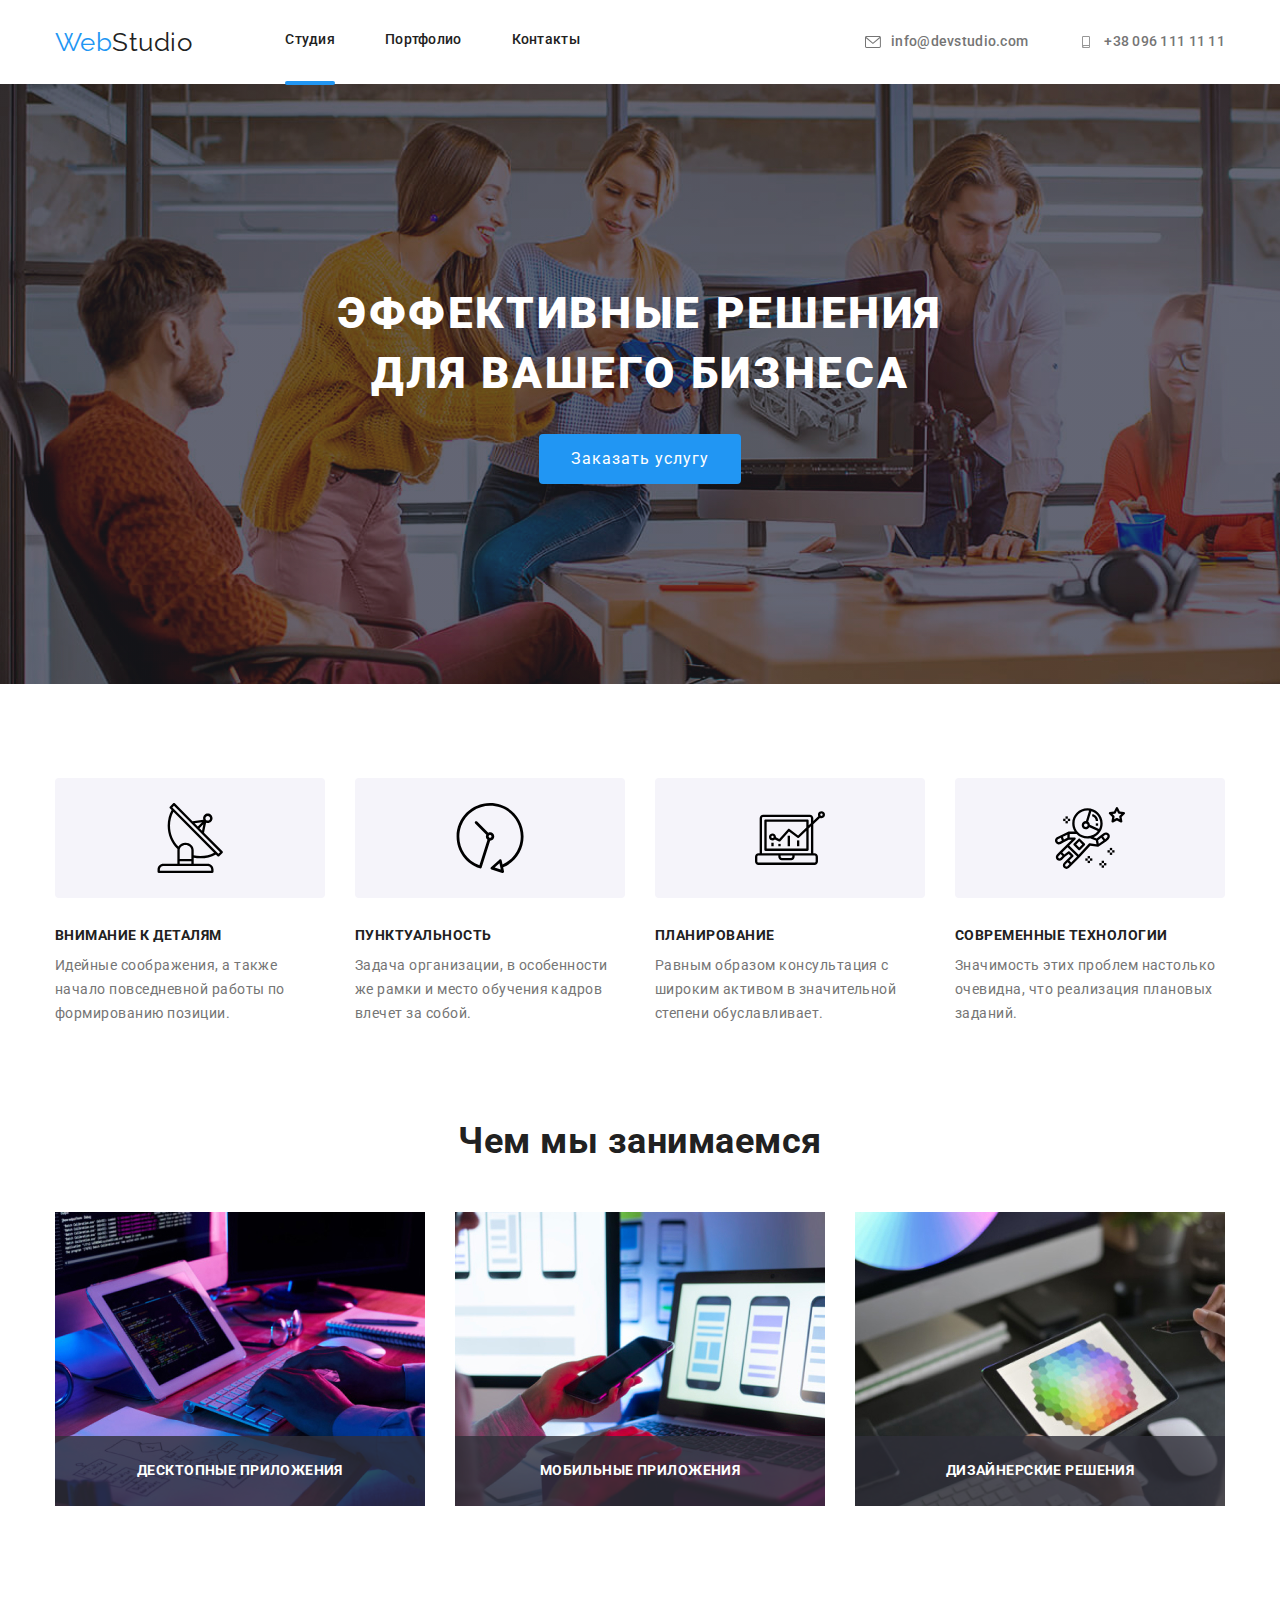
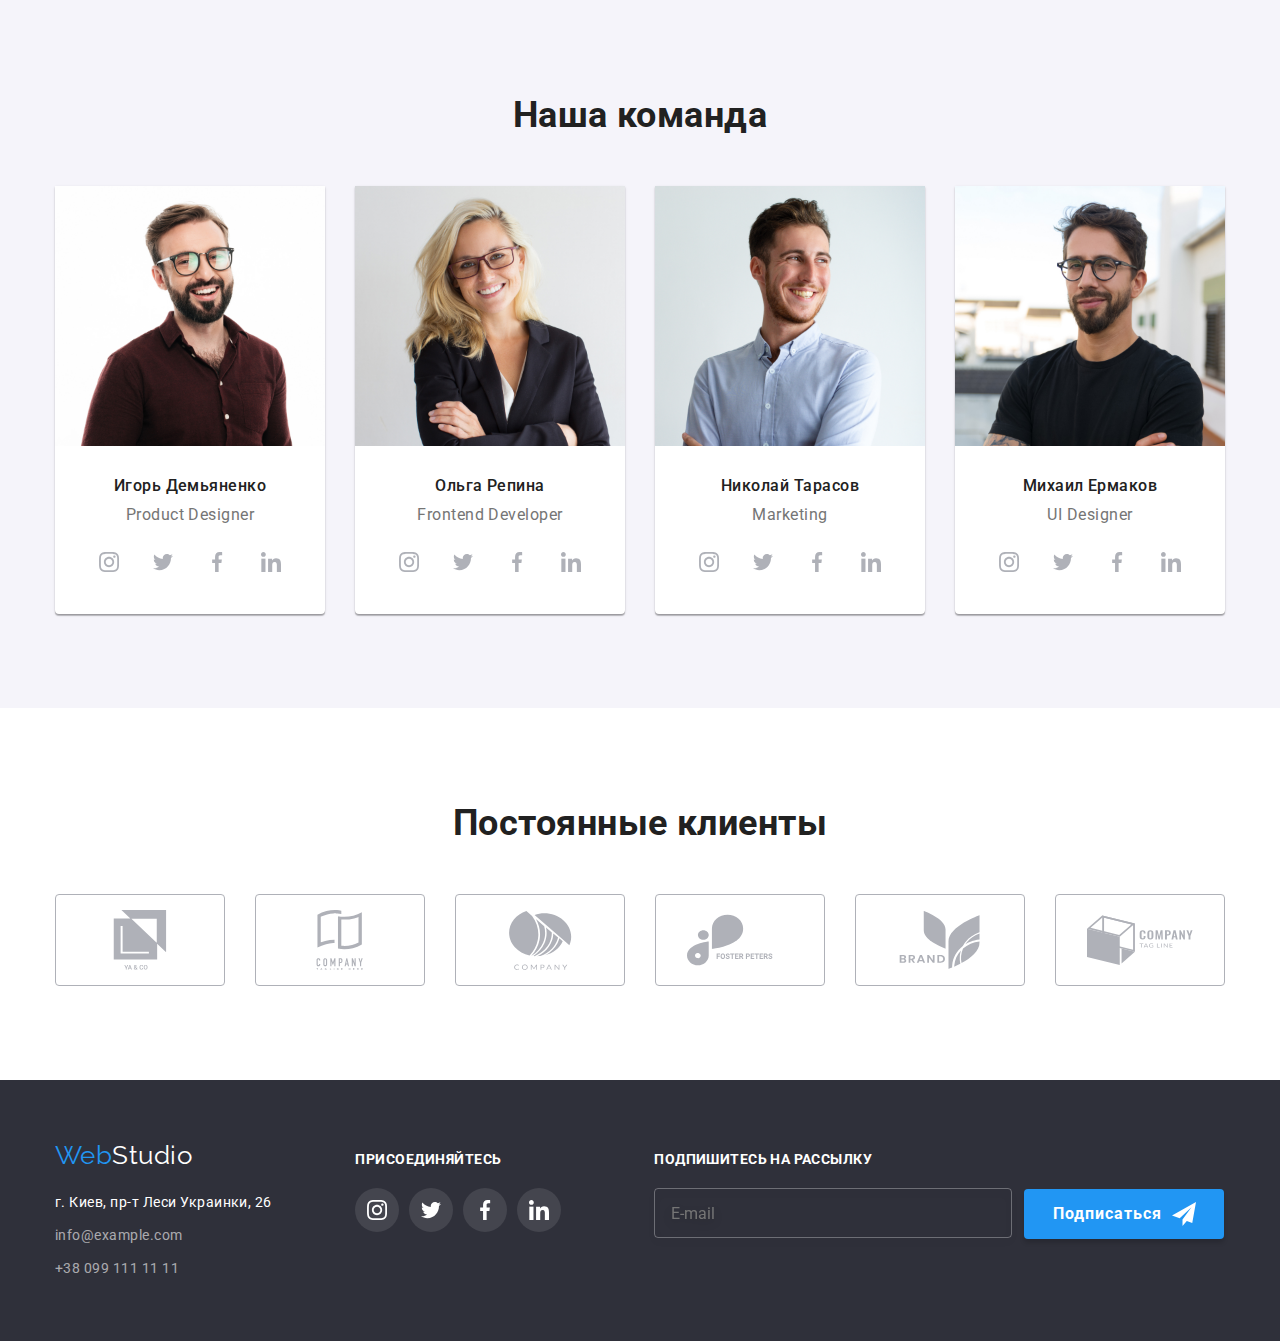
==== commit 1fca10ec: "final HW07 before check" ====
--- a/index.html
+++ b/index.html
@@ -11,7 +11,7 @@
         rel="stylesheet">
     <link rel="stylesheet"
     href="https://cdnjs.cloudflare.com/ajax/libs/modern-normalize/1.0.0/modern-normalize.min.css"/>
-    <link rel="stylesheet" href="./css/styles.css"/>
+    <link rel="stylesheet" href="./css/main.min.css"/>
     </head>
 <body>
  <!--Head-->  
--- a/css/main.min.css
+++ b/css/main.min.css
@@ -0,0 +1,2 @@
+:root{--primary-text-color: #757575;--secondary-text-color: #ffffff;--text-title-color: #212121;--accent-color: #2196f3;--secondary-accent-color: #f5f4fa}body{color:var(--primary-text-color);font-family:Roboto, sans-serif;letter-spacing:0.03em}h1,h2,h3,h4,p,span{margin:0;padding:0}ul{list-style:none;margin:0;padding:0}.container{width:1200px;margin:0 auto;padding-left:15px;padding-right:15px}.header{border:1px solid #ececec}.header-container{display:-webkit-box;display:-webkit-flex;display:-ms-flexbox;display:flex;-webkit-box-align:center;-webkit-align-items:center;-ms-flex-align:center;align-items:center}.logo{font-family:Raleway;font-weight:400;font-size:26px;line-height:1.19;color:var(--accent-color);text-decoration:none;margin-right:93px}.accent{color:var(--text-title-color)}.nav{display:-webkit-box;display:-webkit-flex;display:-ms-flexbox;display:flex}.nav__item{margin-right:50px}.nav__item:last-child{margin-right:0}.nav__link_current::after{content:"";position:relative;display:block;top:33px;bottom:auto;width:100%;height:4px;background-color:#2196f3;-webkit-border-radius:4px;border-radius:4px}.nav__link{display:block;padding:32px 0;font-weight:500;font-size:14px;line-height:1.14;letter-spacing:0.02em;color:#212121;text-decoration:none;-webkit-transition:color 250ms cubic-bezier(0.4, 0, 0.2, 1);-o-transition:color 250ms cubic-bezier(0.4, 0, 0.2, 1);transition:color 250ms cubic-bezier(0.4, 0, 0.2, 1)}.nav__link:hover,.nav__link:focus{color:var(--accent-color)}.address{display:-webkit-box;display:-webkit-flex;display:-ms-flexbox;display:flex;margin-left:auto}.address .address__item+.address__item{margin-left:50px}.address__mail{display:-webkit-box;display:-webkit-flex;display:-ms-flexbox;display:flex;-webkit-box-align:center;-webkit-align-items:center;-ms-flex-align:center;align-items:center;font-weight:500;font-size:14px;line-height:1.14;letter-spacing:0.02em;padding:32px 0;text-decoration:none;color:var(--primary-text-color);-webkit-transition:color 250ms cubic-bezier(0.4, 0, 0.2, 1);-o-transition:color 250ms cubic-bezier(0.4, 0, 0.2, 1);transition:color 250ms cubic-bezier(0.4, 0, 0.2, 1)}.address__icon{width:16px;height:12px;margin-right:10px;fill:var(--primary-text-color);-webkit-transition:fill 250ms cubic-bezier(0.4, 0, 0.2, 1);-o-transition:fill 250ms cubic-bezier(0.4, 0, 0.2, 1);transition:fill 250ms cubic-bezier(0.4, 0, 0.2, 1)}.address__mail:hover,.address__mail:focus{color:var(--accent-color)}.address__mail:hover .address__icon,.address__mail:focus .address__icon{fill:var(--accent-color)}.address__phone{display:-webkit-box;display:-webkit-flex;display:-ms-flexbox;display:flex;-webkit-box-align:center;-webkit-align-items:center;-ms-flex-align:center;align-items:center;font-weight:500;font-size:14px;line-height:1.14;letter-spacing:0.02em;padding:32px 0;text-decoration:none;color:var(--primary-text-color);-webkit-transition:color 250ms cubic-bezier(0.4, 0, 0.2, 1);-o-transition:color 250ms cubic-bezier(0.4, 0, 0.2, 1);transition:color 250ms cubic-bezier(0.4, 0, 0.2, 1)}.address__phone:hover .address__icon,.address__phone:focus .address__icon{fill:var(--accent-color)}.address__phone:hover,.address__phone:focus{color:var(--accent-color)}.hero{background-image:-webkit-gradient(linear, left top, left bottom, from(rgba(47,48,58,0.4)), to(rgba(47,48,58,0.4))),url(../images/herobkg.jpg);background-image:-webkit-linear-gradient(rgba(47,48,58,0.4), rgba(47,48,58,0.4)),url(../images/herobkg.jpg);background-image:-o-linear-gradient(rgba(47,48,58,0.4), rgba(47,48,58,0.4)),url(../images/herobkg.jpg);background-image:linear-gradient(rgba(47,48,58,0.4), rgba(47,48,58,0.4)),url(../images/herobkg.jpg);background-repeat:no-repeat;-webkit-background-size:cover;background-size:cover;margin-left:auto;margin-right:auto;max-width:1600px;text-align:center;padding:200px 0}.hero__title{font-weight:900;font-size:44px;line-height:1.36;text-align:center;letter-spacing:0.06em;text-transform:uppercase;color:white;margin-bottom:30px}.hero__button{font-size:16px;line-height:1.9;padding:10px 32px;-webkit-border-radius:4px;border-radius:4px;border:transparent;letter-spacing:0.06em;color:#ffffff;background-color:var(--accent-color);cursor:pointer}.backdrop{position:fixed;top:0;left:0;width:100%;height:100%;background-color:rgba(0,0,0,0.2);z-index:1;cursor:pointer}.is-hidden{pointer-events:none;opacity:0;visibility:hidden}.modal{width:528px;height:581px;padding:40px;background-color:#ffffff;position:absolute;top:50%;left:50%;-webkit-transform:translate(-50%, -50%);-ms-transform:translate(-50%, -50%);transform:translate(-50%, -50%)}.modal__headline{font-style:normal;font-weight:bold;font-size:20px;line-height:1.15em;text-align:center;letter-spacing:0.03em;color:var(--text-title-color)}.modal-close-icon{width:18px;height:18px}.modal-close-button{display:-webkit-box;display:-webkit-flex;display:-ms-flexbox;display:flex;-webkit-box-pack:center;-webkit-justify-content:center;-ms-flex-pack:center;justify-content:center;-webkit-box-align:center;-webkit-align-items:center;-ms-flex-align:center;align-items:center;position:absolute;background-color:#ffffff;top:0;right:0;width:30px;height:30px;-webkit-border-radius:50%;border-radius:50%;border:1px solid rgba(0,0,0,0.1);margin-top:8px;margin-right:8px;cursor:pointer;-webkit-transition:fill 250ms cubic-bezier(0.4, 0, 0.2, 1);-o-transition:fill 250ms cubic-bezier(0.4, 0, 0.2, 1);transition:fill 250ms cubic-bezier(0.4, 0, 0.2, 1)}.modal-close-icon:hover{fill:#2196f3}.modal-form{margin-top:12px}.modal-form__input-box{display:block;margin-bottom:10px;font-style:normal;font-weight:normal;color:var(--primary-text-color);font-size:12px;line-height:1.16em;letter-spacing:0.03em;position:relative}.modal-form__textarea-box{display:block;margin-bottom:20px;font-style:normal;font-weight:normal;color:var(--primary-text-color);font-size:12px;line-height:1.16em;letter-spacing:0.03em;position:relative}.modal-form__input,.modal-form__textarea-comment{width:100%;height:40px;border:1px solid rgba(33,33,33,0.2);-webkit-box-sizing:border-box;box-sizing:border-box;-webkit-border-radius:4px;border-radius:4px;margin-top:4px;padding-left:42px;-webkit-transition:border 250ms cubic-bezier(0.4, 0, 0.2, 1);-o-transition:border 250ms cubic-bezier(0.4, 0, 0.2, 1);transition:border 250ms cubic-bezier(0.4, 0, 0.2, 1)}.modal-form__input-icon{width:18px;height:18px;position:absolute;top:50%;left:10px;-webkit-transition:fill 250ms cubic-bezier(0.4, 0, 0.2, 1);-o-transition:fill 250ms cubic-bezier(0.4, 0, 0.2, 1);transition:fill 250ms cubic-bezier(0.4, 0, 0.2, 1)}.modal-form__textarea-comment{display:block;font-family:inherit;resize:none;width:448px;height:120px;padding:12px 16px;font-style:normal;font-weight:normal;font-size:14px;line-height:1.14em;letter-spacing:0.01em;color:rgba(117,117,117,0.5)}.modal-form__input:focus{outline:none;border:1px solid #2196f3}.modal-form__input:focus+.modal-form__input-icon{fill:var(--accent-color)}.modal-form__condition-box{display:-webkit-box;display:-webkit-flex;display:-ms-flexbox;display:flex;-webkit-box-pack:center;-webkit-justify-content:center;-ms-flex-pack:center;justify-content:center;-webkit-box-align:center;-webkit-align-items:center;-ms-flex-align:center;align-items:center;margin-bottom:30px;font-size:14px;line-height:1.7em;letter-spacing:0.03em;color:var(--primary-text-color)}.modal-form__checkbox{position:absolute;margin-right:7px;-webkit-appearance:none}.modal-form__condition-box-icon{width:16px;height:15px;border:2px solid black;-webkit-border-radius:2px;border-radius:2px;margin-right:7px}.modal-form__checkbox:checked+.modal-form__condition-box-icon{background-color:var(--accent-color);border:transparent}.modal-form__condition-link{font-size:14px;color:var(--accent-color);text-decoration:underline}.form-submit-button{margin:0 auto;width:200px;height:50px;background-color:var(--accent-color);font-style:normal;font-weight:bold;font-size:16px;line-height:1.8em;display:block;-webkit-box-align:center;-webkit-align-items:center;-ms-flex-align:center;align-items:center;text-align:center;letter-spacing:0.06em;color:#ffffff;-webkit-border-radius:4px;border-radius:4px;border:transparent;-webkit-transition:-webkit-box-shadow 250ms cubic-bezier(0.4, 0, 0.2, 1);transition:-webkit-box-shadow 250ms cubic-bezier(0.4, 0, 0.2, 1);-o-transition:box-shadow 250ms cubic-bezier(0.4, 0, 0.2, 1);transition:box-shadow 250ms cubic-bezier(0.4, 0, 0.2, 1);transition:box-shadow 250ms cubic-bezier(0.4, 0, 0.2, 1), -webkit-box-shadow 250ms cubic-bezier(0.4, 0, 0.2, 1)}.form-submit-button:focus,.form-submit-button:hover{-webkit-box-shadow:0px 4px 4px rgba(0,0,0,0.15);box-shadow:0px 4px 4px rgba(0,0,0,0.15);cursor:pointer}.section{width:100%;padding:94px 0}.section__title{font-weight:700;font-size:36px;line-height:1.17;text-align:center;color:var(--text-title-color);margin-bottom:50px}.visually-hidden{position:absolute;clip:rect(0 0 0 0);width:1px;height:1px;margin:-1px}.thumb{display:-webkit-box;display:-webkit-flex;display:-ms-flexbox;display:flex;-webkit-box-pack:center;-webkit-justify-content:center;-ms-flex-pack:center;justify-content:center;-webkit-box-align:center;-webkit-align-items:center;-ms-flex-align:center;align-items:center;width:270px;height:120px;background-color:#f5f4fa;-webkit-border-radius:4px;border-radius:4px;margin-bottom:30px}.advantage-icon{width:70px;height:70px}.section-list{display:-webkit-box;display:-webkit-flex;display:-ms-flexbox;display:flex}.section-list__item{margin-right:30px;padding:0}.section-list__item:last-child{margin-right:0}.section-list__title{font-weight:700;font-size:14px;line-height:1.14;margin-bottom:10px;text-transform:uppercase;color:var(--text-title-color)}.section-list__text{font-size:14px;line-height:1.71}.work-section{padding-top:0}img{display:block;max-width:100%;height:auto}.image-description{position:relative}.description-block{position:absolute;display:-webkit-box;display:-webkit-flex;display:-ms-flexbox;display:flex;width:370px;height:70px;-webkit-box-pack:center;-webkit-justify-content:center;-ms-flex-pack:center;justify-content:center;-webkit-box-align:center;-webkit-align-items:center;-ms-flex-align:center;align-items:center;bottom:0px;background:rgba(47,48,58,0.8)}.description-block__text{font-weight:bold;font-size:14px;line-height:1.14;text-align:center;letter-spacing:0.03em;text-transform:uppercase;color:#ffffff}.team-section__list{display:-webkit-box;display:-webkit-flex;display:-ms-flexbox;display:flex}.team-section{background-color:var(--secondary-accent-color)}.team-section__item{margin-right:30px;background:#ffffff;-webkit-box-shadow:0px 1px 3px rgba(0,0,0,0.12),0px 1px 1px rgba(0,0,0,0.14),0px 2px 1px rgba(0,0,0,0.2);box-shadow:0px 1px 3px rgba(0,0,0,0.12),0px 1px 1px rgba(0,0,0,0.14),0px 2px 1px rgba(0,0,0,0.2);-webkit-border-radius:0px 0px 4px 4px;border-radius:0px 0px 4px 4px}.team-section__item:last-child{margin-right:0}.team-names__title{font-weight:500;font-size:16px;line-height:1.19;text-align:center;color:var(--text-title-color);margin-bottom:10px}.team-names__text{font-size:16px;line-height:1.19;text-align:center}.team-names{padding-top:30px;padding-bottom:30px}.team-social{display:-webkit-box;display:-webkit-flex;display:-ms-flexbox;display:flex;-webkit-box-pack:center;-webkit-justify-content:center;-ms-flex-pack:center;justify-content:center;margin-top:16px}.team-social__link{display:-webkit-box;display:-webkit-flex;display:-ms-flexbox;display:flex;-webkit-box-pack:center;-webkit-justify-content:center;-ms-flex-pack:center;justify-content:center;-webkit-box-align:center;-webkit-align-items:center;-ms-flex-align:center;align-items:center;width:44px;height:44px;-webkit-border-radius:50%;border-radius:50%;-webkit-transition:background-color 250ms cubic-bezier(0.4, 0, 0.2, 1);-o-transition:background-color 250ms cubic-bezier(0.4, 0, 0.2, 1);transition:background-color 250ms cubic-bezier(0.4, 0, 0.2, 1)}.team-social__item{margin-right:10px}.team-social__item:last-child{margin-right:0}.team-social__icon{display:-webkit-box;display:-webkit-flex;display:-ms-flexbox;display:flex;-webkit-box-align:center;-webkit-align-items:center;-ms-flex-align:center;align-items:center;width:20px;height:20px;fill:#afb1b8;-webkit-transition:fill 250ms cubic-bezier(0.4, 0, 0.2, 1);-o-transition:fill 250ms cubic-bezier(0.4, 0, 0.2, 1);transition:fill 250ms cubic-bezier(0.4, 0, 0.2, 1)}.team-social__link:hover,.team-social__link:focus{background-color:#2196f3}.team-social__link:hover .team-social__icon,.team-social__link:focus .team-social__icon{fill:white}.customers{display:-webkit-box;display:-webkit-flex;display:-ms-flexbox;display:flex}.customers__item{margin-right:30px;width:170px;height:92px}.customers__item:last-child{margin-right:0}.customers__link{display:-webkit-box;display:-webkit-flex;display:-ms-flexbox;display:flex;-webkit-box-align:center;-webkit-align-items:center;-ms-flex-align:center;align-items:center;-webkit-box-pack:center;-webkit-justify-content:center;-ms-flex-pack:center;justify-content:center;width:100%;height:100%;border:1px solid #afb1b8;-webkit-border-radius:4px;border-radius:4px;-webkit-transition:border-color 250ms cubic-bezier(0.4, 0, 0.2, 1);-o-transition:border-color 250ms cubic-bezier(0.4, 0, 0.2, 1);transition:border-color 250ms cubic-bezier(0.4, 0, 0.2, 1)}.customers__icon{width:106px;height:60px;fill:#afb1b8;-webkit-transition:fill 250ms cubic-bezier(0.4, 0, 0.2, 1);-o-transition:fill 250ms cubic-bezier(0.4, 0, 0.2, 1);transition:fill 250ms cubic-bezier(0.4, 0, 0.2, 1)}.customers__link:hover,.customers__link:focus{border-color:#2196f3}.customers__link:hover .customers__icon,.customers__link:focus .customers__icon{fill:#2196f3}.footer{background-color:#2f303a;padding:60px 0}.footer-container{display:-webkit-box;display:-webkit-flex;display:-ms-flexbox;display:flex;-webkit-box-align:baseline;-webkit-align-items:baseline;-ms-flex-align:baseline;align-items:baseline}.footbox{margin-left:70px}.footer-address__link{font-size:14px;line-height:1.71;font-style:normal;color:rgba(255,255,255,0.6);text-decoration:none;-webkit-transition:color 250ms cubic-bezier(0.4, 0, 0.2, 1);-o-transition:color 250ms cubic-bezier(0.4, 0, 0.2, 1);transition:color 250ms cubic-bezier(0.4, 0, 0.2, 1)}.footer-address__link_color{color:#ffffff}.accent-footer{color:#ffffff}.footer-address__link:hover{color:var(--accent-color)}.footer-address__link:focus{color:var(--accent-color)}.footer-address__item{margin-bottom:9px}.footer-address__item:last-child{margin-bottom:0}address{margin-top:20px}.footer-social{display:-webkit-box;display:-webkit-flex;display:-ms-flexbox;display:flex;-webkit-box-pack:center;-webkit-justify-content:center;-ms-flex-pack:center;justify-content:center;margin-top:20px}.footer-social__link{display:-webkit-box;display:-webkit-flex;display:-ms-flexbox;display:flex;-webkit-box-pack:center;-webkit-justify-content:center;-ms-flex-pack:center;justify-content:center;-webkit-box-align:center;-webkit-align-items:center;-ms-flex-align:center;align-items:center;width:44px;height:44px;-webkit-border-radius:50%;border-radius:50%;background-color:rgba(255,255,255,0.1);-webkit-transition:background-color 250ms cubic-bezier(0.4, 0, 0.2, 1);-o-transition:background-color 250ms cubic-bezier(0.4, 0, 0.2, 1);transition:background-color 250ms cubic-bezier(0.4, 0, 0.2, 1)}.footer-social__item{margin-right:10px}.footer-social__item:last-child{margin-right:0}.footer-social__icon{width:20px;height:20px;fill:#fff;-webkit-transition:fill 250ms cubic-bezier(0.4, 0, 0.2, 1);-o-transition:fill 250ms cubic-bezier(0.4, 0, 0.2, 1);transition:fill 250ms cubic-bezier(0.4, 0, 0.2, 1)}.footer-social__link:hover,.footer-social__link:focus{background-color:#2196f3}.footer-social__link:hover .footer-social__icon,.footer-social__link:focus .footer-social__icon{fill:white}.footbox__text{font-weight:bold;font-size:14px;line-height:1.14;color:#ffffff}.subscribe{margin-left:93px}.subscribe-form{display:-webkit-box;display:-webkit-flex;display:-ms-flexbox;display:flex;-webkit-box-align:baseline;-webkit-align-items:baseline;-ms-flex-align:baseline;align-items:baseline;margin-top:20px}.subscribe__headline{font-style:normal;font-weight:bold;font-size:14px;line-height:1.14em;letter-spacing:0.03em;text-transform:uppercase;color:#ffffff}.subscribe-form__input{width:358px;height:50px;border:1px solid rgba(255,255,255,0.3);-webkit-filter:drop-shadow(0px 4px 4px rgba(0,0,0,0.15));filter:drop-shadow(0px 4px 4px rgba(0,0,0,0.15));background-color:transparent;-webkit-border-radius:4px;border-radius:4px;padding:15px 16px;margin-right:12px}.subscribe-button{display:-webkit-box;display:-webkit-flex;display:-ms-flexbox;display:flex;-webkit-box-align:center;-webkit-align-items:center;-ms-flex-align:center;align-items:center;-webkit-box-pack:center;-webkit-justify-content:center;-ms-flex-pack:center;justify-content:center;margin:0 auto;width:200px;height:50px;background-color:var(--accent-color);font-style:normal;font-weight:bold;font-size:16px;line-height:1.8em;letter-spacing:0.06em;color:#ffffff;border:transparent;-webkit-border-radius:4px;border-radius:4px;-webkit-box-shadow:0px 4px 4px rgba(0,0,0,0.15);box-shadow:0px 4px 4px rgba(0,0,0,0.15);cursor:pointer}.subscribe-button-icon{margin-left:10px;width:24px;height:24px}.filter__title{font-weight:700;font-size:36px;line-height:1.17;text-align:center;color:var(--text-title-color)}.filter{display:-webkit-box;display:-webkit-flex;display:-ms-flexbox;display:flex;margin-bottom:50px;-webkit-box-pack:center;-webkit-justify-content:center;-ms-flex-pack:center;justify-content:center}.filter__button{background-color:var(--secondary-accent-color);color:var(--text-title-color);font-family:Roboto;font-weight:500;font-weight:500;font-size:16px;line-height:26px;letter-spacing:0.03em;cursor:pointer;border:none;-webkit-border-radius:4px;border-radius:4px;padding:6px 22px;-webkit-transition-property:background-color, color, -webkit-box-shadow;transition-property:background-color, color, -webkit-box-shadow;-o-transition-property:background-color, color, box-shadow;transition-property:background-color, color, box-shadow;transition-property:background-color, color, box-shadow, -webkit-box-shadow;-webkit-transition-duration:250ms;-o-transition-duration:250ms;transition-duration:250ms;-webkit-transition-timing-function:cubic-bezier(0.4, 0, 0.2, 1);-o-transition-timing-function:cubic-bezier(0.4, 0, 0.2, 1);transition-timing-function:cubic-bezier(0.4, 0, 0.2, 1)}.filter__button:hover,.filter__button:focus{background-color:var(--accent-color);color:var(--secondary-text-color);-webkit-box-shadow:0px 3px 1px rgba(0,0,0,0.1),0px 1px 2px rgba(0,0,0,0.08),0px 2px 2px rgba(0,0,0,0.12);box-shadow:0px 3px 1px rgba(0,0,0,0.1),0px 1px 2px rgba(0,0,0,0.08),0px 2px 2px rgba(0,0,0,0.12)}.filter__item{margin-right:8px}.filter__item:last-child{margin-right:0}.gallery{display:-webkit-box;display:-webkit-flex;display:-ms-flexbox;display:flex;-webkit-flex-wrap:wrap;-ms-flex-wrap:wrap;flex-wrap:wrap;margin-left:-30px;margin-top:-30px}.gallery__item{-webkit-flex-basis:-webkit-calc(100% / 3 - 30px);-ms-flex-preferred-size:calc(100% / 3 - 30px);flex-basis:calc(100% / 3 - 30px);margin-left:30px;margin-top:30px}.gallery__link{display:block;text-decoration:none;-webkit-transition:-webkit-box-shadow 250ms cubic-bezier(0.4, 0, 0.2, 1);transition:-webkit-box-shadow 250ms cubic-bezier(0.4, 0, 0.2, 1);-o-transition:box-shadow 250ms cubic-bezier(0.4, 0, 0.2, 1);transition:box-shadow 250ms cubic-bezier(0.4, 0, 0.2, 1);transition:box-shadow 250ms cubic-bezier(0.4, 0, 0.2, 1), -webkit-box-shadow 250ms cubic-bezier(0.4, 0, 0.2, 1)}.gallery__link:hover,.gallery__link:focus{-webkit-box-shadow:0px 1px 1px rgba(0,0,0,0.12),0px 4px 4px rgba(0,0,0,0.06),1px 4px 6px rgba(0,0,0,0.16);box-shadow:0px 1px 1px rgba(0,0,0,0.12),0px 4px 4px rgba(0,0,0,0.06),1px 4px 6px rgba(0,0,0,0.16)}.portfolio-overlay{position:relative;overflow:hidden}.overlay-text{position:absolute;top:0;left:0;width:100%;height:294px;font-size:18px;line-height:1.5;letter-spacing:0.03em;color:#ffffff;background-color:#2196f3;margin:0;padding:63px 24px;-webkit-transform:translateY(100%);-ms-transform:translateY(100%);transform:translateY(100%);-webkit-transition:250ms cubic-bezier(0.4, 0, 0.2, 1) -webkit-transform;transition:250ms cubic-bezier(0.4, 0, 0.2, 1) -webkit-transform;-o-transition:250ms cubic-bezier(0.4, 0, 0.2, 1) transform;transition:250ms cubic-bezier(0.4, 0, 0.2, 1) transform;transition:250ms cubic-bezier(0.4, 0, 0.2, 1) transform, 250ms cubic-bezier(0.4, 0, 0.2, 1) -webkit-transform;opacity:0}.gallery__link:hover .overlay-text,.gallery__link:focus .overlay-text{-webkit-transform:translateY(0%);-ms-transform:translateY(0%);transform:translateY(0%);opacity:1}.signature__title{font-weight:700;font-size:18px;line-height:2;letter-spacing:0.06em;color:var(--text-title-color);margin-bottom:4px}.signature__text{font-size:16px;line-height:1.9;color:var(--primary-text-color)}.signature{padding:20px 24px;border-bottom:1px solid #eeeeee;border-left:1px solid #eeeeee;border-right:1px solid #eeeeee}
+/*# sourceMappingURL=main.min.css.map */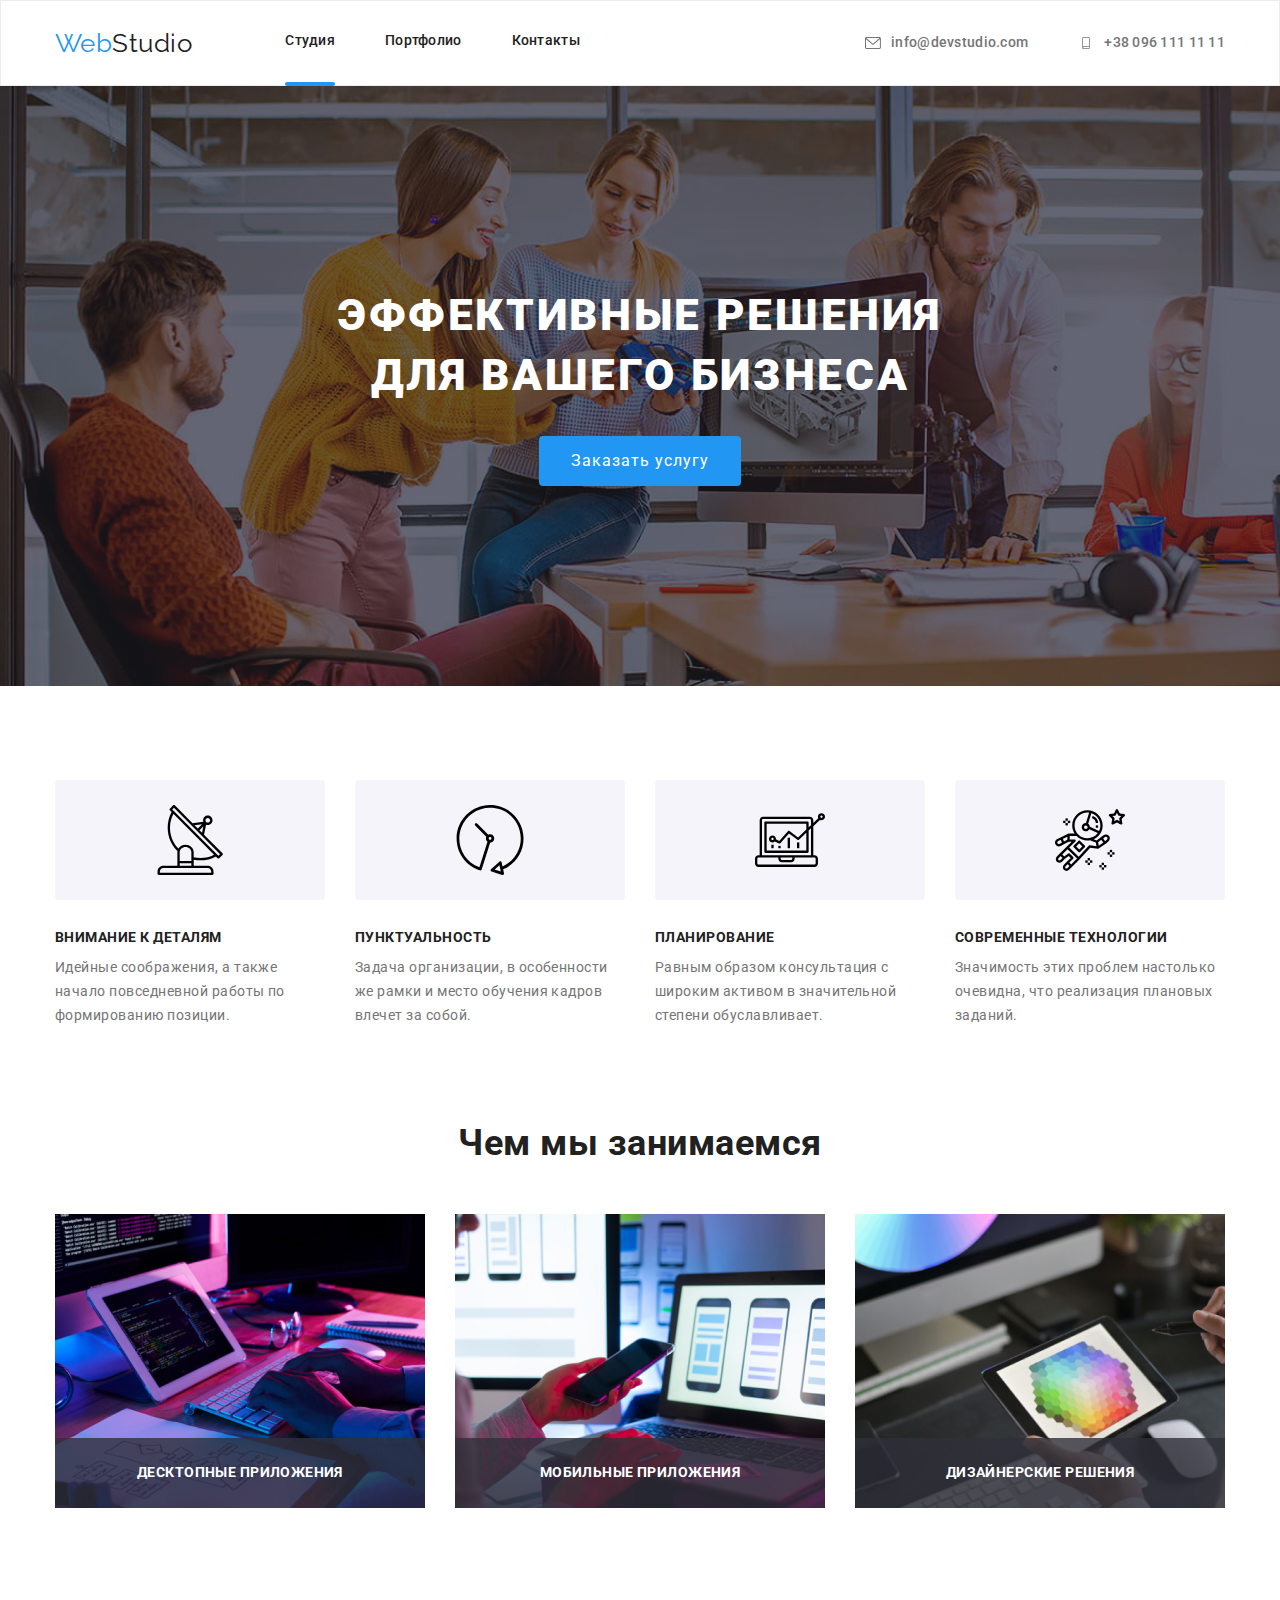
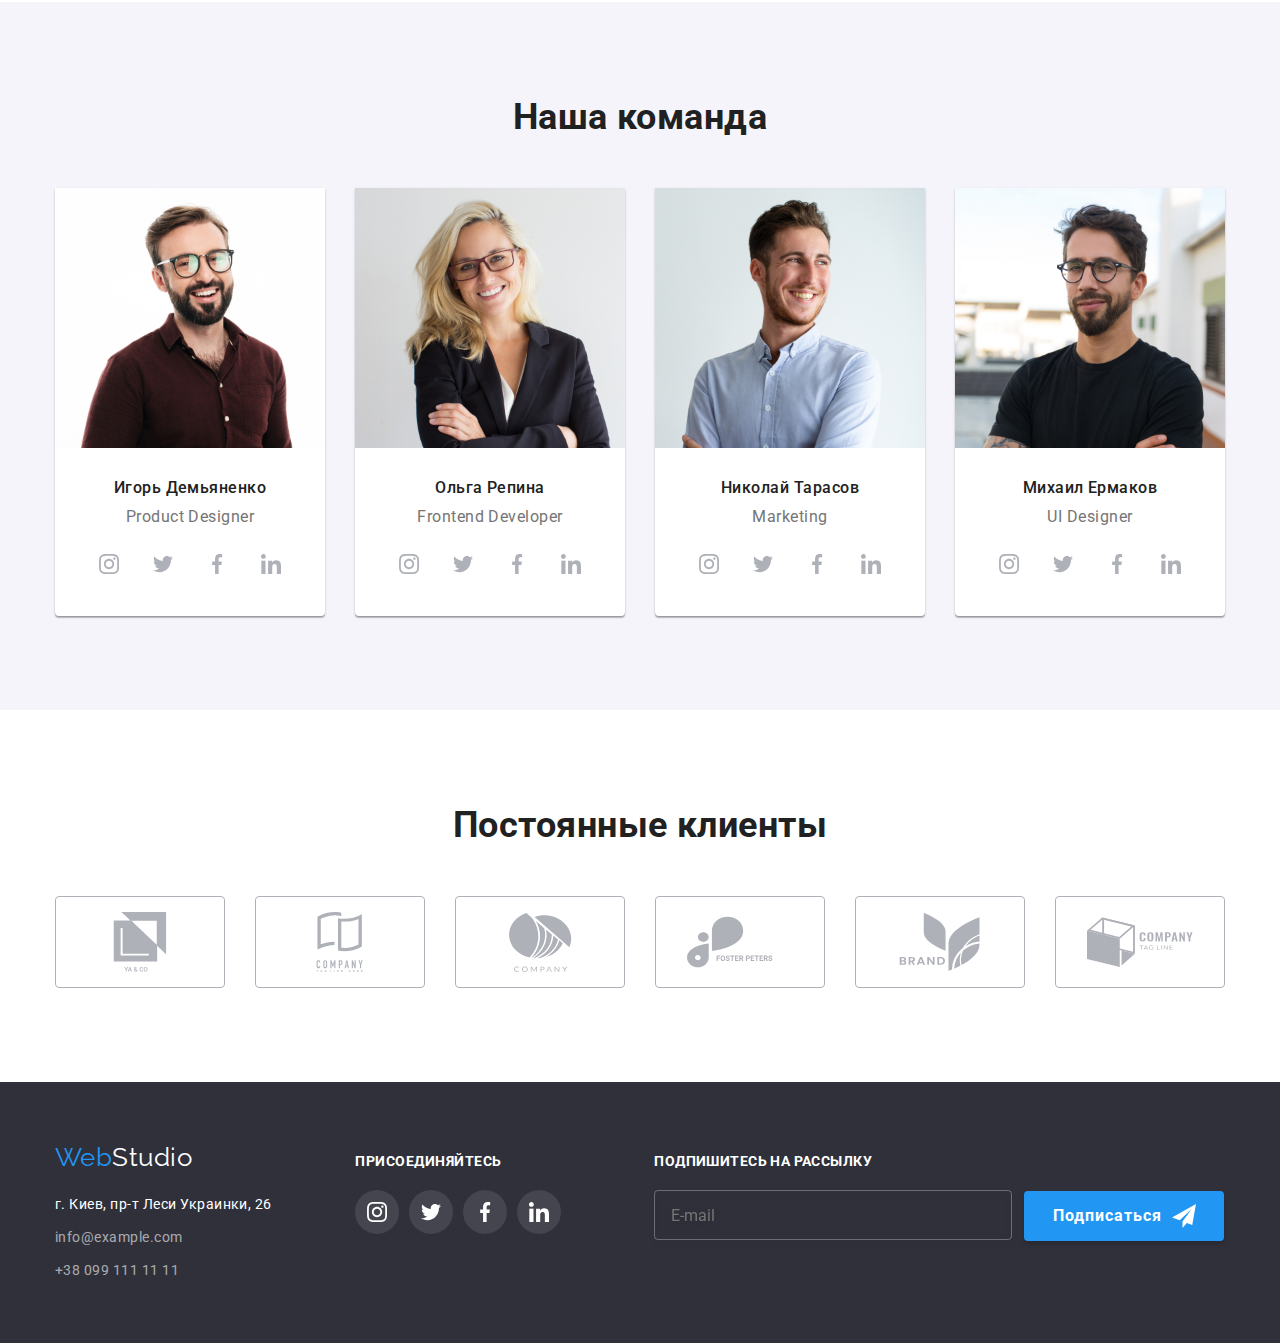
==== commit 882157a7: "final HW7" ====
--- a/index.html
+++ b/index.html
@@ -15,12 +15,12 @@
     </head>
 <body>
  <!--Head-->  
-    <header>
-     <div class="container header-container">
+    <header class="header">
+     <div class="container header__container">
         <a href="" class="logo">Web<span class="accent">Studio</span></a>
         <nav>
             <ul class="nav">
-                <li class="nav__item"><a href="" class="nav__link nav__link_current">Студия</a></li>
+                <li class="nav__item"><a href="" class="nav__link nav__link--current">Студия</a></li>
                 <li class="nav__item"><a href="./portfolio.html" class="nav__link">Портфолио</a></li>
                 <li class="nav__item"><a href="" class="nav__link">Контакты</a></li>
             </ul>
@@ -28,14 +28,14 @@
             <ul class="address">
                 <li class="address__item">
                     
-                    <a href="mailto:info@devstudio.com" class="address__mail"><svg class="address__icon">
+                    <a href="mailto:info@devstudio.com" class="address__link"><svg class="address__icon">
                         <use href="images/icons.svg#envelope"></use>
                     </svg>info@devstudio.com</a>
                     
                 </li>
                 <li class="address__item">
                     
-                    <a href="tel:+380961111111" class="address__phone"><svg class="address__icon">
+                    <a href="tel:+380961111111" class="address__link"><svg class="address__icon">
                       <use href="images/icons.svg#smartphone"></use> 
                     </svg>+38 096 111 11 11</a>
                 </li>
@@ -142,26 +142,26 @@
              <h2 class="section__title">Чем мы занимаемся</h2>
              <ul class="section-list">
                 <li class="section-list__item"> 
-                 <div class="image-description"> 
+                 <div class="section-list__box"> 
                     <img src="./images/imgwwd1.jpg"    alt="photo_what_we_do_1" width="370"/>
-                  <div class="description-block">
-                    <p class="description-block__text">ДЕСКТОПНЫЕ ПРИЛОЖЕНИЯ</p>
+                  <div class="section-list__overlay">
+                    <p class="section-list__overlay-text">ДЕСКТОПНЫЕ ПРИЛОЖЕНИЯ</p>
                   </div>
                  </div> 
                 </li>
                 <li class="section-list__item"> 
-                  <div class="image-description">   
+                  <div class="section-list__box">   
                      <img src="./images/imgwwd2.jpg" alt="photo_what_we_do_2" width="370" />
-                  <div class="description-block">
-                    <p class="description-block__text">МОБИЛЬНЫЕ ПРИЛОЖЕНИЯ</p>
+                  <div class="section-list__overlay">
+                    <p class="section-list__overlay-text">МОБИЛЬНЫЕ ПРИЛОЖЕНИЯ</p>
                   </div>
                  </div> 
                 </li> 
                 <li class="section-list__item"> 
-                 <div class="image-description"> 
+                 <div class="section-list__box"> 
                    <img src="./images/imgwwd3.jpg" alt="photo_what_we_do_3" width="370"/>
-                  <div class="description-block">
-                    <p class="description-block__text">ДИЗАЙНЕРСКИЕ РЕШЕНИЯ</p>
+                  <div class="section-list__overlay">
+                    <p class="section-list__overlay-text">ДИЗАЙНЕРСКИЕ РЕШЕНИЯ</p>
                   </div>
                  </div> 
                 </li>
@@ -172,12 +172,12 @@
     <section class="section team-section">
       <div class="container">
             <h2 class="section__title">Наша команда</h2>
-            <ul class="team-section__list">
-             <li class="team-section__item">
+            <ul class="team">
+             <li class="team__item">
                  <img src="./images/igordemyanenko.jpg" alt="Igor Demyanenko" width="270" />
-              <div class="team-names">
-                 <h3 class="team-names__title">Игорь Демьяненко</h3>
-                 <p class="team-names__text">Product Designer</p> 
+              <div class="team__thumb">
+                 <h3 class="team__title">Игорь Демьяненко</h3>
+                 <p class="team__text">Product Designer</p> 
                  <ul class="team-social">
                      <li class="team-social__item"
                 ><a href="#" class="team-social__link">
@@ -204,11 +204,11 @@
                  </ul>
               </div>
              </li>
-                <li class="team-section__item">
+                <li class="team__item">
                     <img src="./images/olgarepina.jpg" alt="Olga Repina" width="270" />
-                  <div class="team-names">
-                     <h3 class="team-names__title">Ольга Репина</h3>
-                     <p class="team-names__text">Frontend Developer</p>
+                  <div class="team__thumb">
+                     <h3 class="team__title">Ольга Репина</h3>
+                     <p class="team__text">Frontend Developer</p>
                     <ul class="team-social">
                       <li class="team-social__item"><a href="#" class="team-social__link">
                             <svg class="team-social__icon">
@@ -234,11 +234,11 @@
                     </ul>
                   </div>
                 </li>
-                <li class="team-section__item">
+                <li class="team__item">
                     <img src="./images/nikolaytarasov.jpg" alt="Nikolay Tarasov" width="270" />
-                    <div class="team-names">
-                       <h3 class="team-names__title">Николай Тарасов</h3>
-                       <p class="team-names__text">Marketing</p>
+                    <div class="team__thumb">
+                       <h3 class="team__title">Николай Тарасов</h3>
+                       <p class="team__text">Marketing</p>
                      <ul class="team-social">
                         <li class="team-social__item"><a href="#" class="team-social__link">
                                 <svg class="team-social__icon">
@@ -264,11 +264,11 @@
                      </ul> 
                     </div>
                 </li>
-                <li class="team-section__item">
+                <li class="team__item">
                     <img src="./images/mikhailermakov.jpg" alt="Mikhail Ermakov" width="270" />
-                    <div class="team-names">
-                       <h3 class="team-names__title">Михаил Ермаков</h3>
-                       <p class="team-names__text">UI Designer</p>
+                    <div class="team__thumb">
+                       <h3 class="team__title">Михаил Ермаков</h3>
+                       <p class="team__text">UI Designer</p>
                        <ul class="team-social">
                         <li class="team-social__item"><a href="#" class="team-social__link">
                                 <svg class="team-social__icon">
--- a/css/main.min.css
+++ b/css/main.min.css
@@ -1,2 +1,2 @@
-:root{--primary-text-color: #757575;--secondary-text-color: #ffffff;--text-title-color: #212121;--accent-color: #2196f3;--secondary-accent-color: #f5f4fa}body{color:var(--primary-text-color);font-family:Roboto, sans-serif;letter-spacing:0.03em}h1,h2,h3,h4,p,span{margin:0;padding:0}ul{list-style:none;margin:0;padding:0}.container{width:1200px;margin:0 auto;padding-left:15px;padding-right:15px}.header{border:1px solid #ececec}.header-container{display:-webkit-box;display:-webkit-flex;display:-ms-flexbox;display:flex;-webkit-box-align:center;-webkit-align-items:center;-ms-flex-align:center;align-items:center}.logo{font-family:Raleway;font-weight:400;font-size:26px;line-height:1.19;color:var(--accent-color);text-decoration:none;margin-right:93px}.accent{color:var(--text-title-color)}.nav{display:-webkit-box;display:-webkit-flex;display:-ms-flexbox;display:flex}.nav__item{margin-right:50px}.nav__item:last-child{margin-right:0}.nav__link_current::after{content:"";position:relative;display:block;top:33px;bottom:auto;width:100%;height:4px;background-color:#2196f3;-webkit-border-radius:4px;border-radius:4px}.nav__link{display:block;padding:32px 0;font-weight:500;font-size:14px;line-height:1.14;letter-spacing:0.02em;color:#212121;text-decoration:none;-webkit-transition:color 250ms cubic-bezier(0.4, 0, 0.2, 1);-o-transition:color 250ms cubic-bezier(0.4, 0, 0.2, 1);transition:color 250ms cubic-bezier(0.4, 0, 0.2, 1)}.nav__link:hover,.nav__link:focus{color:var(--accent-color)}.address{display:-webkit-box;display:-webkit-flex;display:-ms-flexbox;display:flex;margin-left:auto}.address .address__item+.address__item{margin-left:50px}.address__mail{display:-webkit-box;display:-webkit-flex;display:-ms-flexbox;display:flex;-webkit-box-align:center;-webkit-align-items:center;-ms-flex-align:center;align-items:center;font-weight:500;font-size:14px;line-height:1.14;letter-spacing:0.02em;padding:32px 0;text-decoration:none;color:var(--primary-text-color);-webkit-transition:color 250ms cubic-bezier(0.4, 0, 0.2, 1);-o-transition:color 250ms cubic-bezier(0.4, 0, 0.2, 1);transition:color 250ms cubic-bezier(0.4, 0, 0.2, 1)}.address__icon{width:16px;height:12px;margin-right:10px;fill:var(--primary-text-color);-webkit-transition:fill 250ms cubic-bezier(0.4, 0, 0.2, 1);-o-transition:fill 250ms cubic-bezier(0.4, 0, 0.2, 1);transition:fill 250ms cubic-bezier(0.4, 0, 0.2, 1)}.address__mail:hover,.address__mail:focus{color:var(--accent-color)}.address__mail:hover .address__icon,.address__mail:focus .address__icon{fill:var(--accent-color)}.address__phone{display:-webkit-box;display:-webkit-flex;display:-ms-flexbox;display:flex;-webkit-box-align:center;-webkit-align-items:center;-ms-flex-align:center;align-items:center;font-weight:500;font-size:14px;line-height:1.14;letter-spacing:0.02em;padding:32px 0;text-decoration:none;color:var(--primary-text-color);-webkit-transition:color 250ms cubic-bezier(0.4, 0, 0.2, 1);-o-transition:color 250ms cubic-bezier(0.4, 0, 0.2, 1);transition:color 250ms cubic-bezier(0.4, 0, 0.2, 1)}.address__phone:hover .address__icon,.address__phone:focus .address__icon{fill:var(--accent-color)}.address__phone:hover,.address__phone:focus{color:var(--accent-color)}.hero{background-image:-webkit-gradient(linear, left top, left bottom, from(rgba(47,48,58,0.4)), to(rgba(47,48,58,0.4))),url(../images/herobkg.jpg);background-image:-webkit-linear-gradient(rgba(47,48,58,0.4), rgba(47,48,58,0.4)),url(../images/herobkg.jpg);background-image:-o-linear-gradient(rgba(47,48,58,0.4), rgba(47,48,58,0.4)),url(../images/herobkg.jpg);background-image:linear-gradient(rgba(47,48,58,0.4), rgba(47,48,58,0.4)),url(../images/herobkg.jpg);background-repeat:no-repeat;-webkit-background-size:cover;background-size:cover;margin-left:auto;margin-right:auto;max-width:1600px;text-align:center;padding:200px 0}.hero__title{font-weight:900;font-size:44px;line-height:1.36;text-align:center;letter-spacing:0.06em;text-transform:uppercase;color:white;margin-bottom:30px}.hero__button{font-size:16px;line-height:1.9;padding:10px 32px;-webkit-border-radius:4px;border-radius:4px;border:transparent;letter-spacing:0.06em;color:#ffffff;background-color:var(--accent-color);cursor:pointer}.backdrop{position:fixed;top:0;left:0;width:100%;height:100%;background-color:rgba(0,0,0,0.2);z-index:1;cursor:pointer}.is-hidden{pointer-events:none;opacity:0;visibility:hidden}.modal{width:528px;height:581px;padding:40px;background-color:#ffffff;position:absolute;top:50%;left:50%;-webkit-transform:translate(-50%, -50%);-ms-transform:translate(-50%, -50%);transform:translate(-50%, -50%)}.modal__headline{font-style:normal;font-weight:bold;font-size:20px;line-height:1.15em;text-align:center;letter-spacing:0.03em;color:var(--text-title-color)}.modal-close-icon{width:18px;height:18px}.modal-close-button{display:-webkit-box;display:-webkit-flex;display:-ms-flexbox;display:flex;-webkit-box-pack:center;-webkit-justify-content:center;-ms-flex-pack:center;justify-content:center;-webkit-box-align:center;-webkit-align-items:center;-ms-flex-align:center;align-items:center;position:absolute;background-color:#ffffff;top:0;right:0;width:30px;height:30px;-webkit-border-radius:50%;border-radius:50%;border:1px solid rgba(0,0,0,0.1);margin-top:8px;margin-right:8px;cursor:pointer;-webkit-transition:fill 250ms cubic-bezier(0.4, 0, 0.2, 1);-o-transition:fill 250ms cubic-bezier(0.4, 0, 0.2, 1);transition:fill 250ms cubic-bezier(0.4, 0, 0.2, 1)}.modal-close-icon:hover{fill:#2196f3}.modal-form{margin-top:12px}.modal-form__input-box{display:block;margin-bottom:10px;font-style:normal;font-weight:normal;color:var(--primary-text-color);font-size:12px;line-height:1.16em;letter-spacing:0.03em;position:relative}.modal-form__textarea-box{display:block;margin-bottom:20px;font-style:normal;font-weight:normal;color:var(--primary-text-color);font-size:12px;line-height:1.16em;letter-spacing:0.03em;position:relative}.modal-form__input,.modal-form__textarea-comment{width:100%;height:40px;border:1px solid rgba(33,33,33,0.2);-webkit-box-sizing:border-box;box-sizing:border-box;-webkit-border-radius:4px;border-radius:4px;margin-top:4px;padding-left:42px;-webkit-transition:border 250ms cubic-bezier(0.4, 0, 0.2, 1);-o-transition:border 250ms cubic-bezier(0.4, 0, 0.2, 1);transition:border 250ms cubic-bezier(0.4, 0, 0.2, 1)}.modal-form__input-icon{width:18px;height:18px;position:absolute;top:50%;left:10px;-webkit-transition:fill 250ms cubic-bezier(0.4, 0, 0.2, 1);-o-transition:fill 250ms cubic-bezier(0.4, 0, 0.2, 1);transition:fill 250ms cubic-bezier(0.4, 0, 0.2, 1)}.modal-form__textarea-comment{display:block;font-family:inherit;resize:none;width:448px;height:120px;padding:12px 16px;font-style:normal;font-weight:normal;font-size:14px;line-height:1.14em;letter-spacing:0.01em;color:rgba(117,117,117,0.5)}.modal-form__input:focus{outline:none;border:1px solid #2196f3}.modal-form__input:focus+.modal-form__input-icon{fill:var(--accent-color)}.modal-form__condition-box{display:-webkit-box;display:-webkit-flex;display:-ms-flexbox;display:flex;-webkit-box-pack:center;-webkit-justify-content:center;-ms-flex-pack:center;justify-content:center;-webkit-box-align:center;-webkit-align-items:center;-ms-flex-align:center;align-items:center;margin-bottom:30px;font-size:14px;line-height:1.7em;letter-spacing:0.03em;color:var(--primary-text-color)}.modal-form__checkbox{position:absolute;margin-right:7px;-webkit-appearance:none}.modal-form__condition-box-icon{width:16px;height:15px;border:2px solid black;-webkit-border-radius:2px;border-radius:2px;margin-right:7px}.modal-form__checkbox:checked+.modal-form__condition-box-icon{background-color:var(--accent-color);border:transparent}.modal-form__condition-link{font-size:14px;color:var(--accent-color);text-decoration:underline}.form-submit-button{margin:0 auto;width:200px;height:50px;background-color:var(--accent-color);font-style:normal;font-weight:bold;font-size:16px;line-height:1.8em;display:block;-webkit-box-align:center;-webkit-align-items:center;-ms-flex-align:center;align-items:center;text-align:center;letter-spacing:0.06em;color:#ffffff;-webkit-border-radius:4px;border-radius:4px;border:transparent;-webkit-transition:-webkit-box-shadow 250ms cubic-bezier(0.4, 0, 0.2, 1);transition:-webkit-box-shadow 250ms cubic-bezier(0.4, 0, 0.2, 1);-o-transition:box-shadow 250ms cubic-bezier(0.4, 0, 0.2, 1);transition:box-shadow 250ms cubic-bezier(0.4, 0, 0.2, 1);transition:box-shadow 250ms cubic-bezier(0.4, 0, 0.2, 1), -webkit-box-shadow 250ms cubic-bezier(0.4, 0, 0.2, 1)}.form-submit-button:focus,.form-submit-button:hover{-webkit-box-shadow:0px 4px 4px rgba(0,0,0,0.15);box-shadow:0px 4px 4px rgba(0,0,0,0.15);cursor:pointer}.section{width:100%;padding:94px 0}.section__title{font-weight:700;font-size:36px;line-height:1.17;text-align:center;color:var(--text-title-color);margin-bottom:50px}.visually-hidden{position:absolute;clip:rect(0 0 0 0);width:1px;height:1px;margin:-1px}.thumb{display:-webkit-box;display:-webkit-flex;display:-ms-flexbox;display:flex;-webkit-box-pack:center;-webkit-justify-content:center;-ms-flex-pack:center;justify-content:center;-webkit-box-align:center;-webkit-align-items:center;-ms-flex-align:center;align-items:center;width:270px;height:120px;background-color:#f5f4fa;-webkit-border-radius:4px;border-radius:4px;margin-bottom:30px}.advantage-icon{width:70px;height:70px}.section-list{display:-webkit-box;display:-webkit-flex;display:-ms-flexbox;display:flex}.section-list__item{margin-right:30px;padding:0}.section-list__item:last-child{margin-right:0}.section-list__title{font-weight:700;font-size:14px;line-height:1.14;margin-bottom:10px;text-transform:uppercase;color:var(--text-title-color)}.section-list__text{font-size:14px;line-height:1.71}.work-section{padding-top:0}img{display:block;max-width:100%;height:auto}.image-description{position:relative}.description-block{position:absolute;display:-webkit-box;display:-webkit-flex;display:-ms-flexbox;display:flex;width:370px;height:70px;-webkit-box-pack:center;-webkit-justify-content:center;-ms-flex-pack:center;justify-content:center;-webkit-box-align:center;-webkit-align-items:center;-ms-flex-align:center;align-items:center;bottom:0px;background:rgba(47,48,58,0.8)}.description-block__text{font-weight:bold;font-size:14px;line-height:1.14;text-align:center;letter-spacing:0.03em;text-transform:uppercase;color:#ffffff}.team-section__list{display:-webkit-box;display:-webkit-flex;display:-ms-flexbox;display:flex}.team-section{background-color:var(--secondary-accent-color)}.team-section__item{margin-right:30px;background:#ffffff;-webkit-box-shadow:0px 1px 3px rgba(0,0,0,0.12),0px 1px 1px rgba(0,0,0,0.14),0px 2px 1px rgba(0,0,0,0.2);box-shadow:0px 1px 3px rgba(0,0,0,0.12),0px 1px 1px rgba(0,0,0,0.14),0px 2px 1px rgba(0,0,0,0.2);-webkit-border-radius:0px 0px 4px 4px;border-radius:0px 0px 4px 4px}.team-section__item:last-child{margin-right:0}.team-names__title{font-weight:500;font-size:16px;line-height:1.19;text-align:center;color:var(--text-title-color);margin-bottom:10px}.team-names__text{font-size:16px;line-height:1.19;text-align:center}.team-names{padding-top:30px;padding-bottom:30px}.team-social{display:-webkit-box;display:-webkit-flex;display:-ms-flexbox;display:flex;-webkit-box-pack:center;-webkit-justify-content:center;-ms-flex-pack:center;justify-content:center;margin-top:16px}.team-social__link{display:-webkit-box;display:-webkit-flex;display:-ms-flexbox;display:flex;-webkit-box-pack:center;-webkit-justify-content:center;-ms-flex-pack:center;justify-content:center;-webkit-box-align:center;-webkit-align-items:center;-ms-flex-align:center;align-items:center;width:44px;height:44px;-webkit-border-radius:50%;border-radius:50%;-webkit-transition:background-color 250ms cubic-bezier(0.4, 0, 0.2, 1);-o-transition:background-color 250ms cubic-bezier(0.4, 0, 0.2, 1);transition:background-color 250ms cubic-bezier(0.4, 0, 0.2, 1)}.team-social__item{margin-right:10px}.team-social__item:last-child{margin-right:0}.team-social__icon{display:-webkit-box;display:-webkit-flex;display:-ms-flexbox;display:flex;-webkit-box-align:center;-webkit-align-items:center;-ms-flex-align:center;align-items:center;width:20px;height:20px;fill:#afb1b8;-webkit-transition:fill 250ms cubic-bezier(0.4, 0, 0.2, 1);-o-transition:fill 250ms cubic-bezier(0.4, 0, 0.2, 1);transition:fill 250ms cubic-bezier(0.4, 0, 0.2, 1)}.team-social__link:hover,.team-social__link:focus{background-color:#2196f3}.team-social__link:hover .team-social__icon,.team-social__link:focus .team-social__icon{fill:white}.customers{display:-webkit-box;display:-webkit-flex;display:-ms-flexbox;display:flex}.customers__item{margin-right:30px;width:170px;height:92px}.customers__item:last-child{margin-right:0}.customers__link{display:-webkit-box;display:-webkit-flex;display:-ms-flexbox;display:flex;-webkit-box-align:center;-webkit-align-items:center;-ms-flex-align:center;align-items:center;-webkit-box-pack:center;-webkit-justify-content:center;-ms-flex-pack:center;justify-content:center;width:100%;height:100%;border:1px solid #afb1b8;-webkit-border-radius:4px;border-radius:4px;-webkit-transition:border-color 250ms cubic-bezier(0.4, 0, 0.2, 1);-o-transition:border-color 250ms cubic-bezier(0.4, 0, 0.2, 1);transition:border-color 250ms cubic-bezier(0.4, 0, 0.2, 1)}.customers__icon{width:106px;height:60px;fill:#afb1b8;-webkit-transition:fill 250ms cubic-bezier(0.4, 0, 0.2, 1);-o-transition:fill 250ms cubic-bezier(0.4, 0, 0.2, 1);transition:fill 250ms cubic-bezier(0.4, 0, 0.2, 1)}.customers__link:hover,.customers__link:focus{border-color:#2196f3}.customers__link:hover .customers__icon,.customers__link:focus .customers__icon{fill:#2196f3}.footer{background-color:#2f303a;padding:60px 0}.footer-container{display:-webkit-box;display:-webkit-flex;display:-ms-flexbox;display:flex;-webkit-box-align:baseline;-webkit-align-items:baseline;-ms-flex-align:baseline;align-items:baseline}.footbox{margin-left:70px}.footer-address__link{font-size:14px;line-height:1.71;font-style:normal;color:rgba(255,255,255,0.6);text-decoration:none;-webkit-transition:color 250ms cubic-bezier(0.4, 0, 0.2, 1);-o-transition:color 250ms cubic-bezier(0.4, 0, 0.2, 1);transition:color 250ms cubic-bezier(0.4, 0, 0.2, 1)}.footer-address__link_color{color:#ffffff}.accent-footer{color:#ffffff}.footer-address__link:hover{color:var(--accent-color)}.footer-address__link:focus{color:var(--accent-color)}.footer-address__item{margin-bottom:9px}.footer-address__item:last-child{margin-bottom:0}address{margin-top:20px}.footer-social{display:-webkit-box;display:-webkit-flex;display:-ms-flexbox;display:flex;-webkit-box-pack:center;-webkit-justify-content:center;-ms-flex-pack:center;justify-content:center;margin-top:20px}.footer-social__link{display:-webkit-box;display:-webkit-flex;display:-ms-flexbox;display:flex;-webkit-box-pack:center;-webkit-justify-content:center;-ms-flex-pack:center;justify-content:center;-webkit-box-align:center;-webkit-align-items:center;-ms-flex-align:center;align-items:center;width:44px;height:44px;-webkit-border-radius:50%;border-radius:50%;background-color:rgba(255,255,255,0.1);-webkit-transition:background-color 250ms cubic-bezier(0.4, 0, 0.2, 1);-o-transition:background-color 250ms cubic-bezier(0.4, 0, 0.2, 1);transition:background-color 250ms cubic-bezier(0.4, 0, 0.2, 1)}.footer-social__item{margin-right:10px}.footer-social__item:last-child{margin-right:0}.footer-social__icon{width:20px;height:20px;fill:#fff;-webkit-transition:fill 250ms cubic-bezier(0.4, 0, 0.2, 1);-o-transition:fill 250ms cubic-bezier(0.4, 0, 0.2, 1);transition:fill 250ms cubic-bezier(0.4, 0, 0.2, 1)}.footer-social__link:hover,.footer-social__link:focus{background-color:#2196f3}.footer-social__link:hover .footer-social__icon,.footer-social__link:focus .footer-social__icon{fill:white}.footbox__text{font-weight:bold;font-size:14px;line-height:1.14;color:#ffffff}.subscribe{margin-left:93px}.subscribe-form{display:-webkit-box;display:-webkit-flex;display:-ms-flexbox;display:flex;-webkit-box-align:baseline;-webkit-align-items:baseline;-ms-flex-align:baseline;align-items:baseline;margin-top:20px}.subscribe__headline{font-style:normal;font-weight:bold;font-size:14px;line-height:1.14em;letter-spacing:0.03em;text-transform:uppercase;color:#ffffff}.subscribe-form__input{width:358px;height:50px;border:1px solid rgba(255,255,255,0.3);-webkit-filter:drop-shadow(0px 4px 4px rgba(0,0,0,0.15));filter:drop-shadow(0px 4px 4px rgba(0,0,0,0.15));background-color:transparent;-webkit-border-radius:4px;border-radius:4px;padding:15px 16px;margin-right:12px}.subscribe-button{display:-webkit-box;display:-webkit-flex;display:-ms-flexbox;display:flex;-webkit-box-align:center;-webkit-align-items:center;-ms-flex-align:center;align-items:center;-webkit-box-pack:center;-webkit-justify-content:center;-ms-flex-pack:center;justify-content:center;margin:0 auto;width:200px;height:50px;background-color:var(--accent-color);font-style:normal;font-weight:bold;font-size:16px;line-height:1.8em;letter-spacing:0.06em;color:#ffffff;border:transparent;-webkit-border-radius:4px;border-radius:4px;-webkit-box-shadow:0px 4px 4px rgba(0,0,0,0.15);box-shadow:0px 4px 4px rgba(0,0,0,0.15);cursor:pointer}.subscribe-button-icon{margin-left:10px;width:24px;height:24px}.filter__title{font-weight:700;font-size:36px;line-height:1.17;text-align:center;color:var(--text-title-color)}.filter{display:-webkit-box;display:-webkit-flex;display:-ms-flexbox;display:flex;margin-bottom:50px;-webkit-box-pack:center;-webkit-justify-content:center;-ms-flex-pack:center;justify-content:center}.filter__button{background-color:var(--secondary-accent-color);color:var(--text-title-color);font-family:Roboto;font-weight:500;font-weight:500;font-size:16px;line-height:26px;letter-spacing:0.03em;cursor:pointer;border:none;-webkit-border-radius:4px;border-radius:4px;padding:6px 22px;-webkit-transition-property:background-color, color, -webkit-box-shadow;transition-property:background-color, color, -webkit-box-shadow;-o-transition-property:background-color, color, box-shadow;transition-property:background-color, color, box-shadow;transition-property:background-color, color, box-shadow, -webkit-box-shadow;-webkit-transition-duration:250ms;-o-transition-duration:250ms;transition-duration:250ms;-webkit-transition-timing-function:cubic-bezier(0.4, 0, 0.2, 1);-o-transition-timing-function:cubic-bezier(0.4, 0, 0.2, 1);transition-timing-function:cubic-bezier(0.4, 0, 0.2, 1)}.filter__button:hover,.filter__button:focus{background-color:var(--accent-color);color:var(--secondary-text-color);-webkit-box-shadow:0px 3px 1px rgba(0,0,0,0.1),0px 1px 2px rgba(0,0,0,0.08),0px 2px 2px rgba(0,0,0,0.12);box-shadow:0px 3px 1px rgba(0,0,0,0.1),0px 1px 2px rgba(0,0,0,0.08),0px 2px 2px rgba(0,0,0,0.12)}.filter__item{margin-right:8px}.filter__item:last-child{margin-right:0}.gallery{display:-webkit-box;display:-webkit-flex;display:-ms-flexbox;display:flex;-webkit-flex-wrap:wrap;-ms-flex-wrap:wrap;flex-wrap:wrap;margin-left:-30px;margin-top:-30px}.gallery__item{-webkit-flex-basis:-webkit-calc(100% / 3 - 30px);-ms-flex-preferred-size:calc(100% / 3 - 30px);flex-basis:calc(100% / 3 - 30px);margin-left:30px;margin-top:30px}.gallery__link{display:block;text-decoration:none;-webkit-transition:-webkit-box-shadow 250ms cubic-bezier(0.4, 0, 0.2, 1);transition:-webkit-box-shadow 250ms cubic-bezier(0.4, 0, 0.2, 1);-o-transition:box-shadow 250ms cubic-bezier(0.4, 0, 0.2, 1);transition:box-shadow 250ms cubic-bezier(0.4, 0, 0.2, 1);transition:box-shadow 250ms cubic-bezier(0.4, 0, 0.2, 1), -webkit-box-shadow 250ms cubic-bezier(0.4, 0, 0.2, 1)}.gallery__link:hover,.gallery__link:focus{-webkit-box-shadow:0px 1px 1px rgba(0,0,0,0.12),0px 4px 4px rgba(0,0,0,0.06),1px 4px 6px rgba(0,0,0,0.16);box-shadow:0px 1px 1px rgba(0,0,0,0.12),0px 4px 4px rgba(0,0,0,0.06),1px 4px 6px rgba(0,0,0,0.16)}.portfolio-overlay{position:relative;overflow:hidden}.overlay-text{position:absolute;top:0;left:0;width:100%;height:294px;font-size:18px;line-height:1.5;letter-spacing:0.03em;color:#ffffff;background-color:#2196f3;margin:0;padding:63px 24px;-webkit-transform:translateY(100%);-ms-transform:translateY(100%);transform:translateY(100%);-webkit-transition:250ms cubic-bezier(0.4, 0, 0.2, 1) -webkit-transform;transition:250ms cubic-bezier(0.4, 0, 0.2, 1) -webkit-transform;-o-transition:250ms cubic-bezier(0.4, 0, 0.2, 1) transform;transition:250ms cubic-bezier(0.4, 0, 0.2, 1) transform;transition:250ms cubic-bezier(0.4, 0, 0.2, 1) transform, 250ms cubic-bezier(0.4, 0, 0.2, 1) -webkit-transform;opacity:0}.gallery__link:hover .overlay-text,.gallery__link:focus .overlay-text{-webkit-transform:translateY(0%);-ms-transform:translateY(0%);transform:translateY(0%);opacity:1}.signature__title{font-weight:700;font-size:18px;line-height:2;letter-spacing:0.06em;color:var(--text-title-color);margin-bottom:4px}.signature__text{font-size:16px;line-height:1.9;color:var(--primary-text-color)}.signature{padding:20px 24px;border-bottom:1px solid #eeeeee;border-left:1px solid #eeeeee;border-right:1px solid #eeeeee}
+:root{--primary-text-color: #757575;--secondary-text-color: #ffffff;--text-title-color: #212121;--accent-color: #2196f3;--secondary-accent-color: #f5f4fa}body{color:var(--primary-text-color);font-family:Roboto, sans-serif;letter-spacing:0.03em}h1,h2,h3,h4,p,span{margin:0;padding:0}ul{list-style:none;margin:0;padding:0}.container{width:1200px;margin:0 auto;padding-left:15px;padding-right:15px}.header{border:1px solid #ececec}.header__container{display:-webkit-box;display:-webkit-flex;display:-ms-flexbox;display:flex;-webkit-box-align:center;-webkit-align-items:center;-ms-flex-align:center;align-items:center}.logo{font-family:Raleway;font-weight:400;font-size:26px;line-height:1.19;color:var(--accent-color);text-decoration:none;margin-right:93px}.accent{color:var(--text-title-color)}.nav{display:-webkit-box;display:-webkit-flex;display:-ms-flexbox;display:flex}.nav__item{margin-right:50px}.nav__item:last-child{margin-right:0}.nav__link--current::after{content:"";position:relative;display:block;top:33px;bottom:auto;width:100%;height:4px;background-color:#2196f3;-webkit-border-radius:4px;border-radius:4px}.nav__link{display:block;padding:32px 0;font-weight:500;font-size:14px;line-height:1.14;letter-spacing:0.02em;color:#212121;text-decoration:none;-webkit-transition:color 250ms cubic-bezier(0.4, 0, 0.2, 1);-o-transition:color 250ms cubic-bezier(0.4, 0, 0.2, 1);transition:color 250ms cubic-bezier(0.4, 0, 0.2, 1)}.nav__link:hover,.nav__link:focus{color:var(--accent-color)}.address{display:-webkit-box;display:-webkit-flex;display:-ms-flexbox;display:flex;margin-left:auto}.address .address__item+.address__item{margin-left:50px}.address__link{display:-webkit-box;display:-webkit-flex;display:-ms-flexbox;display:flex;-webkit-box-align:center;-webkit-align-items:center;-ms-flex-align:center;align-items:center;font-weight:500;font-size:14px;line-height:1.14;letter-spacing:0.02em;padding:32px 0;text-decoration:none;color:var(--primary-text-color);-webkit-transition:color 250ms cubic-bezier(0.4, 0, 0.2, 1);-o-transition:color 250ms cubic-bezier(0.4, 0, 0.2, 1);transition:color 250ms cubic-bezier(0.4, 0, 0.2, 1)}.address__link:hover,.address__link:focus{color:var(--accent-color)}.address__icon{width:16px;height:12px;margin-right:10px;fill:var(--primary-text-color);-webkit-transition:fill 250ms cubic-bezier(0.4, 0, 0.2, 1);-o-transition:fill 250ms cubic-bezier(0.4, 0, 0.2, 1);transition:fill 250ms cubic-bezier(0.4, 0, 0.2, 1)}.address__link:hover .address__icon,.address__link:focus .address__icon{fill:var(--accent-color)}.hero{background-image:-webkit-gradient(linear, left top, left bottom, from(rgba(47,48,58,0.4)), to(rgba(47,48,58,0.4))),url(../images/herobkg.jpg);background-image:-webkit-linear-gradient(rgba(47,48,58,0.4), rgba(47,48,58,0.4)),url(../images/herobkg.jpg);background-image:-o-linear-gradient(rgba(47,48,58,0.4), rgba(47,48,58,0.4)),url(../images/herobkg.jpg);background-image:linear-gradient(rgba(47,48,58,0.4), rgba(47,48,58,0.4)),url(../images/herobkg.jpg);background-repeat:no-repeat;-webkit-background-size:cover;background-size:cover;margin-left:auto;margin-right:auto;max-width:1600px;text-align:center;padding:200px 0}.hero__title{font-weight:900;font-size:44px;line-height:1.36;text-align:center;letter-spacing:0.06em;text-transform:uppercase;color:white;margin-bottom:30px}.hero__button{font-size:16px;line-height:1.9;padding:10px 32px;-webkit-border-radius:4px;border-radius:4px;border:transparent;letter-spacing:0.06em;color:#ffffff;background-color:var(--accent-color);cursor:pointer}.backdrop{position:fixed;top:0;left:0;width:100%;height:100%;background-color:rgba(0,0,0,0.2);z-index:1;cursor:pointer}.is-hidden{pointer-events:none;opacity:0;visibility:hidden}.modal{width:528px;height:581px;padding:40px;background-color:#ffffff;position:absolute;top:50%;left:50%;-webkit-transform:translate(-50%, -50%);-ms-transform:translate(-50%, -50%);transform:translate(-50%, -50%)}.modal__headline{font-style:normal;font-weight:bold;font-size:20px;line-height:1.15em;text-align:center;letter-spacing:0.03em;color:var(--text-title-color)}.modal-close-icon{width:18px;height:18px}.modal-close-button{display:-webkit-box;display:-webkit-flex;display:-ms-flexbox;display:flex;-webkit-box-pack:center;-webkit-justify-content:center;-ms-flex-pack:center;justify-content:center;-webkit-box-align:center;-webkit-align-items:center;-ms-flex-align:center;align-items:center;position:absolute;background-color:#ffffff;top:0;right:0;width:30px;height:30px;-webkit-border-radius:50%;border-radius:50%;border:1px solid rgba(0,0,0,0.1);margin-top:8px;margin-right:8px;cursor:pointer;-webkit-transition:fill 250ms cubic-bezier(0.4, 0, 0.2, 1);-o-transition:fill 250ms cubic-bezier(0.4, 0, 0.2, 1);transition:fill 250ms cubic-bezier(0.4, 0, 0.2, 1)}.modal-close-icon:hover{fill:#2196f3}.modal-form{margin-top:12px}.modal-form__input-box{display:block;margin-bottom:10px;font-style:normal;font-weight:normal;color:var(--primary-text-color);font-size:12px;line-height:1.16em;letter-spacing:0.03em;position:relative}.modal-form__textarea-box{display:block;margin-bottom:20px;font-style:normal;font-weight:normal;color:var(--primary-text-color);font-size:12px;line-height:1.16em;letter-spacing:0.03em;position:relative}.modal-form__input,.modal-form__textarea-comment{width:100%;height:40px;border:1px solid rgba(33,33,33,0.2);-webkit-box-sizing:border-box;box-sizing:border-box;-webkit-border-radius:4px;border-radius:4px;margin-top:4px;padding-left:42px;-webkit-transition:border 250ms cubic-bezier(0.4, 0, 0.2, 1);-o-transition:border 250ms cubic-bezier(0.4, 0, 0.2, 1);transition:border 250ms cubic-bezier(0.4, 0, 0.2, 1)}.modal-form__input-icon{width:18px;height:18px;position:absolute;top:50%;left:10px;-webkit-transition:fill 250ms cubic-bezier(0.4, 0, 0.2, 1);-o-transition:fill 250ms cubic-bezier(0.4, 0, 0.2, 1);transition:fill 250ms cubic-bezier(0.4, 0, 0.2, 1)}.modal-form__textarea-comment{display:block;font-family:inherit;resize:none;width:448px;height:120px;padding:12px 16px;font-style:normal;font-weight:normal;font-size:14px;line-height:1.14em;letter-spacing:0.01em;color:rgba(117,117,117,0.5)}.modal-form__input:focus{outline:none;border:1px solid #2196f3}.modal-form__input:focus+.modal-form__input-icon{fill:var(--accent-color)}.modal-form__condition-box{display:-webkit-box;display:-webkit-flex;display:-ms-flexbox;display:flex;-webkit-box-pack:center;-webkit-justify-content:center;-ms-flex-pack:center;justify-content:center;-webkit-box-align:center;-webkit-align-items:center;-ms-flex-align:center;align-items:center;margin-bottom:30px;font-size:14px;line-height:1.7em;letter-spacing:0.03em;color:var(--primary-text-color)}.modal-form__checkbox{position:absolute;margin-right:7px;-webkit-appearance:none}.modal-form__condition-box-icon{width:16px;height:15px;border:2px solid black;-webkit-border-radius:2px;border-radius:2px;margin-right:7px}.modal-form__checkbox:checked+.modal-form__condition-box-icon{background-color:var(--accent-color);border:transparent}.modal-form__condition-link{font-size:14px;color:var(--accent-color);text-decoration:underline}.form-submit-button{margin:0 auto;width:200px;height:50px;background-color:var(--accent-color);font-style:normal;font-weight:bold;font-size:16px;line-height:1.8em;display:block;-webkit-box-align:center;-webkit-align-items:center;-ms-flex-align:center;align-items:center;text-align:center;letter-spacing:0.06em;color:#ffffff;-webkit-border-radius:4px;border-radius:4px;border:transparent;-webkit-transition:-webkit-box-shadow 250ms cubic-bezier(0.4, 0, 0.2, 1);transition:-webkit-box-shadow 250ms cubic-bezier(0.4, 0, 0.2, 1);-o-transition:box-shadow 250ms cubic-bezier(0.4, 0, 0.2, 1);transition:box-shadow 250ms cubic-bezier(0.4, 0, 0.2, 1);transition:box-shadow 250ms cubic-bezier(0.4, 0, 0.2, 1), -webkit-box-shadow 250ms cubic-bezier(0.4, 0, 0.2, 1)}.form-submit-button:focus,.form-submit-button:hover{-webkit-box-shadow:0px 4px 4px rgba(0,0,0,0.15);box-shadow:0px 4px 4px rgba(0,0,0,0.15);cursor:pointer}.section{width:100%;padding:94px 0}.section__title{font-weight:700;font-size:36px;line-height:1.17;text-align:center;color:var(--text-title-color);margin-bottom:50px}.visually-hidden{position:absolute;clip:rect(0 0 0 0);width:1px;height:1px;margin:-1px}.thumb{display:-webkit-box;display:-webkit-flex;display:-ms-flexbox;display:flex;-webkit-box-pack:center;-webkit-justify-content:center;-ms-flex-pack:center;justify-content:center;-webkit-box-align:center;-webkit-align-items:center;-ms-flex-align:center;align-items:center;width:270px;height:120px;background-color:#f5f4fa;-webkit-border-radius:4px;border-radius:4px;margin-bottom:30px}.advantage-icon{width:70px;height:70px}.section-list{display:-webkit-box;display:-webkit-flex;display:-ms-flexbox;display:flex}.section-list__item{margin-right:30px;padding:0}.section-list__item:last-child{margin-right:0}.section-list__title{font-weight:700;font-size:14px;line-height:1.14;margin-bottom:10px;text-transform:uppercase;color:var(--text-title-color)}.section-list__text{font-size:14px;line-height:1.71}.work-section{padding-top:0}img{display:block;max-width:100%;height:auto}.section-list__box{position:relative}.section-list__overlay{position:absolute;display:-webkit-box;display:-webkit-flex;display:-ms-flexbox;display:flex;width:370px;height:70px;-webkit-box-pack:center;-webkit-justify-content:center;-ms-flex-pack:center;justify-content:center;-webkit-box-align:center;-webkit-align-items:center;-ms-flex-align:center;align-items:center;bottom:0px;background:rgba(47,48,58,0.8)}.section-list__overlay-text{font-weight:bold;font-size:14px;line-height:1.14;text-align:center;letter-spacing:0.03em;text-transform:uppercase;color:#ffffff}.team{display:-webkit-box;display:-webkit-flex;display:-ms-flexbox;display:flex}.team-section{background-color:var(--secondary-accent-color)}.team__item{margin-right:30px;background:#ffffff;-webkit-box-shadow:0px 1px 3px rgba(0,0,0,0.12),0px 1px 1px rgba(0,0,0,0.14),0px 2px 1px rgba(0,0,0,0.2);box-shadow:0px 1px 3px rgba(0,0,0,0.12),0px 1px 1px rgba(0,0,0,0.14),0px 2px 1px rgba(0,0,0,0.2);-webkit-border-radius:0px 0px 4px 4px;border-radius:0px 0px 4px 4px}.team__item:last-child{margin-right:0}.team__title{font-weight:500;font-size:16px;line-height:1.19;text-align:center;color:var(--text-title-color);margin-bottom:10px}.team__text{font-size:16px;line-height:1.19;text-align:center}.team__thumb{padding-top:30px;padding-bottom:30px}.team-social{display:-webkit-box;display:-webkit-flex;display:-ms-flexbox;display:flex;-webkit-box-pack:center;-webkit-justify-content:center;-ms-flex-pack:center;justify-content:center;margin-top:16px}.team-social__link{display:-webkit-box;display:-webkit-flex;display:-ms-flexbox;display:flex;-webkit-box-pack:center;-webkit-justify-content:center;-ms-flex-pack:center;justify-content:center;-webkit-box-align:center;-webkit-align-items:center;-ms-flex-align:center;align-items:center;width:44px;height:44px;-webkit-border-radius:50%;border-radius:50%;-webkit-transition:background-color 250ms cubic-bezier(0.4, 0, 0.2, 1);-o-transition:background-color 250ms cubic-bezier(0.4, 0, 0.2, 1);transition:background-color 250ms cubic-bezier(0.4, 0, 0.2, 1)}.team-social__link:hover,.team-social__link:focus{background-color:#2196f3}.team-social__item{margin-right:10px}.team-social__item:last-child{margin-right:0}.team-social__icon{display:-webkit-box;display:-webkit-flex;display:-ms-flexbox;display:flex;-webkit-box-align:center;-webkit-align-items:center;-ms-flex-align:center;align-items:center;width:20px;height:20px;fill:#afb1b8;-webkit-transition:fill 250ms cubic-bezier(0.4, 0, 0.2, 1);-o-transition:fill 250ms cubic-bezier(0.4, 0, 0.2, 1);transition:fill 250ms cubic-bezier(0.4, 0, 0.2, 1)}.team-social__link:hover .team-social__icon,.team-social__link:focus .team-social__icon{fill:white}.customers{display:-webkit-box;display:-webkit-flex;display:-ms-flexbox;display:flex}.customers__item{margin-right:30px;width:170px;height:92px}.customers__item:last-child{margin-right:0}.customers__link{display:-webkit-box;display:-webkit-flex;display:-ms-flexbox;display:flex;-webkit-box-align:center;-webkit-align-items:center;-ms-flex-align:center;align-items:center;-webkit-box-pack:center;-webkit-justify-content:center;-ms-flex-pack:center;justify-content:center;width:100%;height:100%;border:1px solid #afb1b8;-webkit-border-radius:4px;border-radius:4px;-webkit-transition:border-color 250ms cubic-bezier(0.4, 0, 0.2, 1);-o-transition:border-color 250ms cubic-bezier(0.4, 0, 0.2, 1);transition:border-color 250ms cubic-bezier(0.4, 0, 0.2, 1)}.customers__link:hover,.customers__link:focus{border-color:#2196f3}.customers__link:hover .customers__icon,.customers__link:focus .customers__icon{fill:#2196f3}.customers__icon{width:106px;height:60px;fill:#afb1b8;-webkit-transition:fill 250ms cubic-bezier(0.4, 0, 0.2, 1);-o-transition:fill 250ms cubic-bezier(0.4, 0, 0.2, 1);transition:fill 250ms cubic-bezier(0.4, 0, 0.2, 1)}.footer{background-color:#2f303a;padding:60px 0}.footer-container{display:-webkit-box;display:-webkit-flex;display:-ms-flexbox;display:flex;-webkit-box-align:baseline;-webkit-align-items:baseline;-ms-flex-align:baseline;align-items:baseline}.footbox{margin-left:70px}.footer-address__link{font-size:14px;line-height:1.71;font-style:normal;color:rgba(255,255,255,0.6);text-decoration:none;-webkit-transition:color 250ms cubic-bezier(0.4, 0, 0.2, 1);-o-transition:color 250ms cubic-bezier(0.4, 0, 0.2, 1);transition:color 250ms cubic-bezier(0.4, 0, 0.2, 1)}.footer-address__link:hover{color:var(--accent-color)}.footer-address__link:focus{color:var(--accent-color)}.footer-address__link_color{color:#ffffff}.accent-footer{color:#ffffff}.footer-address__link:hover{color:var(--accent-color)}.footer-address__link:focus{color:var(--accent-color)}.footer-address__item{margin-bottom:9px}.footer-address__item:last-child{margin-bottom:0}address{margin-top:20px}.footer-social{display:-webkit-box;display:-webkit-flex;display:-ms-flexbox;display:flex;-webkit-box-pack:center;-webkit-justify-content:center;-ms-flex-pack:center;justify-content:center;margin-top:20px}.footer-social__link{display:-webkit-box;display:-webkit-flex;display:-ms-flexbox;display:flex;-webkit-box-pack:center;-webkit-justify-content:center;-ms-flex-pack:center;justify-content:center;-webkit-box-align:center;-webkit-align-items:center;-ms-flex-align:center;align-items:center;width:44px;height:44px;-webkit-border-radius:50%;border-radius:50%;background-color:rgba(255,255,255,0.1);-webkit-transition:background-color 250ms cubic-bezier(0.4, 0, 0.2, 1);-o-transition:background-color 250ms cubic-bezier(0.4, 0, 0.2, 1);transition:background-color 250ms cubic-bezier(0.4, 0, 0.2, 1)}.footer-social__link:hover,.footer-social__link:focus{background-color:#2196f3}.footer-social__item{margin-right:10px}.footer-social__item:last-child{margin-right:0}.footer-social__icon{width:20px;height:20px;fill:#fff;-webkit-transition:fill 250ms cubic-bezier(0.4, 0, 0.2, 1);-o-transition:fill 250ms cubic-bezier(0.4, 0, 0.2, 1);transition:fill 250ms cubic-bezier(0.4, 0, 0.2, 1)}.footer-social__link:hover .footer-social__icon,.footer-social__link:focus .footer-social__icon{fill:white}.footbox__text{font-weight:bold;font-size:14px;line-height:1.14;color:#ffffff}.subscribe{margin-left:93px}.subscribe-form{display:-webkit-box;display:-webkit-flex;display:-ms-flexbox;display:flex;-webkit-box-align:baseline;-webkit-align-items:baseline;-ms-flex-align:baseline;align-items:baseline;margin-top:20px}.subscribe__headline{font-style:normal;font-weight:bold;font-size:14px;line-height:1.14em;letter-spacing:0.03em;text-transform:uppercase;color:#ffffff}.subscribe-form__input{width:358px;height:50px;border:1px solid rgba(255,255,255,0.3);-webkit-filter:drop-shadow(0px 4px 4px rgba(0,0,0,0.15));filter:drop-shadow(0px 4px 4px rgba(0,0,0,0.15));background-color:transparent;-webkit-border-radius:4px;border-radius:4px;padding:15px 16px;margin-right:12px}.subscribe-button{display:-webkit-box;display:-webkit-flex;display:-ms-flexbox;display:flex;-webkit-box-align:center;-webkit-align-items:center;-ms-flex-align:center;align-items:center;-webkit-box-pack:center;-webkit-justify-content:center;-ms-flex-pack:center;justify-content:center;margin:0 auto;width:200px;height:50px;background-color:var(--accent-color);font-style:normal;font-weight:bold;font-size:16px;line-height:1.8em;letter-spacing:0.06em;color:#ffffff;border:transparent;-webkit-border-radius:4px;border-radius:4px;-webkit-box-shadow:0px 4px 4px rgba(0,0,0,0.15);box-shadow:0px 4px 4px rgba(0,0,0,0.15);cursor:pointer}.subscribe-button-icon{margin-left:10px;width:24px;height:24px}.filter__title{font-weight:700;font-size:36px;line-height:1.17;text-align:center;color:var(--text-title-color)}.filter{display:-webkit-box;display:-webkit-flex;display:-ms-flexbox;display:flex;margin-bottom:50px;-webkit-box-pack:center;-webkit-justify-content:center;-ms-flex-pack:center;justify-content:center}.filter__button{background-color:var(--secondary-accent-color);color:var(--text-title-color);font-family:Roboto;font-weight:500;font-weight:500;font-size:16px;line-height:26px;letter-spacing:0.03em;cursor:pointer;border:none;-webkit-border-radius:4px;border-radius:4px;padding:6px 22px;-webkit-transition-property:background-color, color, -webkit-box-shadow;transition-property:background-color, color, -webkit-box-shadow;-o-transition-property:background-color, color, box-shadow;transition-property:background-color, color, box-shadow;transition-property:background-color, color, box-shadow, -webkit-box-shadow;-webkit-transition-duration:250ms;-o-transition-duration:250ms;transition-duration:250ms;-webkit-transition-timing-function:cubic-bezier(0.4, 0, 0.2, 1);-o-transition-timing-function:cubic-bezier(0.4, 0, 0.2, 1);transition-timing-function:cubic-bezier(0.4, 0, 0.2, 1)}.filter__button:hover,.filter__button:focus{background-color:var(--accent-color);color:var(--secondary-text-color);-webkit-box-shadow:0px 3px 1px rgba(0,0,0,0.1),0px 1px 2px rgba(0,0,0,0.08),0px 2px 2px rgba(0,0,0,0.12);box-shadow:0px 3px 1px rgba(0,0,0,0.1),0px 1px 2px rgba(0,0,0,0.08),0px 2px 2px rgba(0,0,0,0.12)}.filter__item{margin-right:8px}.filter__item:last-child{margin-right:0}.gallery{display:-webkit-box;display:-webkit-flex;display:-ms-flexbox;display:flex;-webkit-flex-wrap:wrap;-ms-flex-wrap:wrap;flex-wrap:wrap;margin-left:-30px;margin-top:-30px}.gallery__item{-webkit-flex-basis:-webkit-calc(100% / 3 - 30px);-ms-flex-preferred-size:calc(100% / 3 - 30px);flex-basis:calc(100% / 3 - 30px);margin-left:30px;margin-top:30px}.gallery__link{display:block;text-decoration:none;-webkit-transition:-webkit-box-shadow 250ms cubic-bezier(0.4, 0, 0.2, 1);transition:-webkit-box-shadow 250ms cubic-bezier(0.4, 0, 0.2, 1);-o-transition:box-shadow 250ms cubic-bezier(0.4, 0, 0.2, 1);transition:box-shadow 250ms cubic-bezier(0.4, 0, 0.2, 1);transition:box-shadow 250ms cubic-bezier(0.4, 0, 0.2, 1), -webkit-box-shadow 250ms cubic-bezier(0.4, 0, 0.2, 1)}.gallery__link:hover,.gallery__link:focus{-webkit-box-shadow:0px 1px 1px rgba(0,0,0,0.12),0px 4px 4px rgba(0,0,0,0.06),1px 4px 6px rgba(0,0,0,0.16);box-shadow:0px 1px 1px rgba(0,0,0,0.12),0px 4px 4px rgba(0,0,0,0.06),1px 4px 6px rgba(0,0,0,0.16)}.gallery__overlay{position:relative;overflow:hidden}.gallery__overlay-text{position:absolute;top:0;left:0;width:100%;height:294px;font-size:18px;line-height:1.5;letter-spacing:0.03em;color:#ffffff;background-color:#2196f3;margin:0;padding:63px 24px;-webkit-transform:translateY(100%);-ms-transform:translateY(100%);transform:translateY(100%);-webkit-transition:250ms cubic-bezier(0.4, 0, 0.2, 1) -webkit-transform;transition:250ms cubic-bezier(0.4, 0, 0.2, 1) -webkit-transform;-o-transition:250ms cubic-bezier(0.4, 0, 0.2, 1) transform;transition:250ms cubic-bezier(0.4, 0, 0.2, 1) transform;transition:250ms cubic-bezier(0.4, 0, 0.2, 1) transform, 250ms cubic-bezier(0.4, 0, 0.2, 1) -webkit-transform;opacity:0}.gallery__link:hover .gallery__overlay-text,.gallery__link:focus .gallery__overlay-text{-webkit-transform:translateY(0%);-ms-transform:translateY(0%);transform:translateY(0%);opacity:1}.gallery__title{font-weight:700;font-size:18px;line-height:2;letter-spacing:0.06em;color:var(--text-title-color);margin-bottom:4px}.gallery__text{font-size:16px;line-height:1.9;color:var(--primary-text-color)}.gallery__thumb{padding:20px 24px;border-bottom:1px solid #eeeeee;border-left:1px solid #eeeeee;border-right:1px solid #eeeeee}
 /*# sourceMappingURL=main.min.css.map */